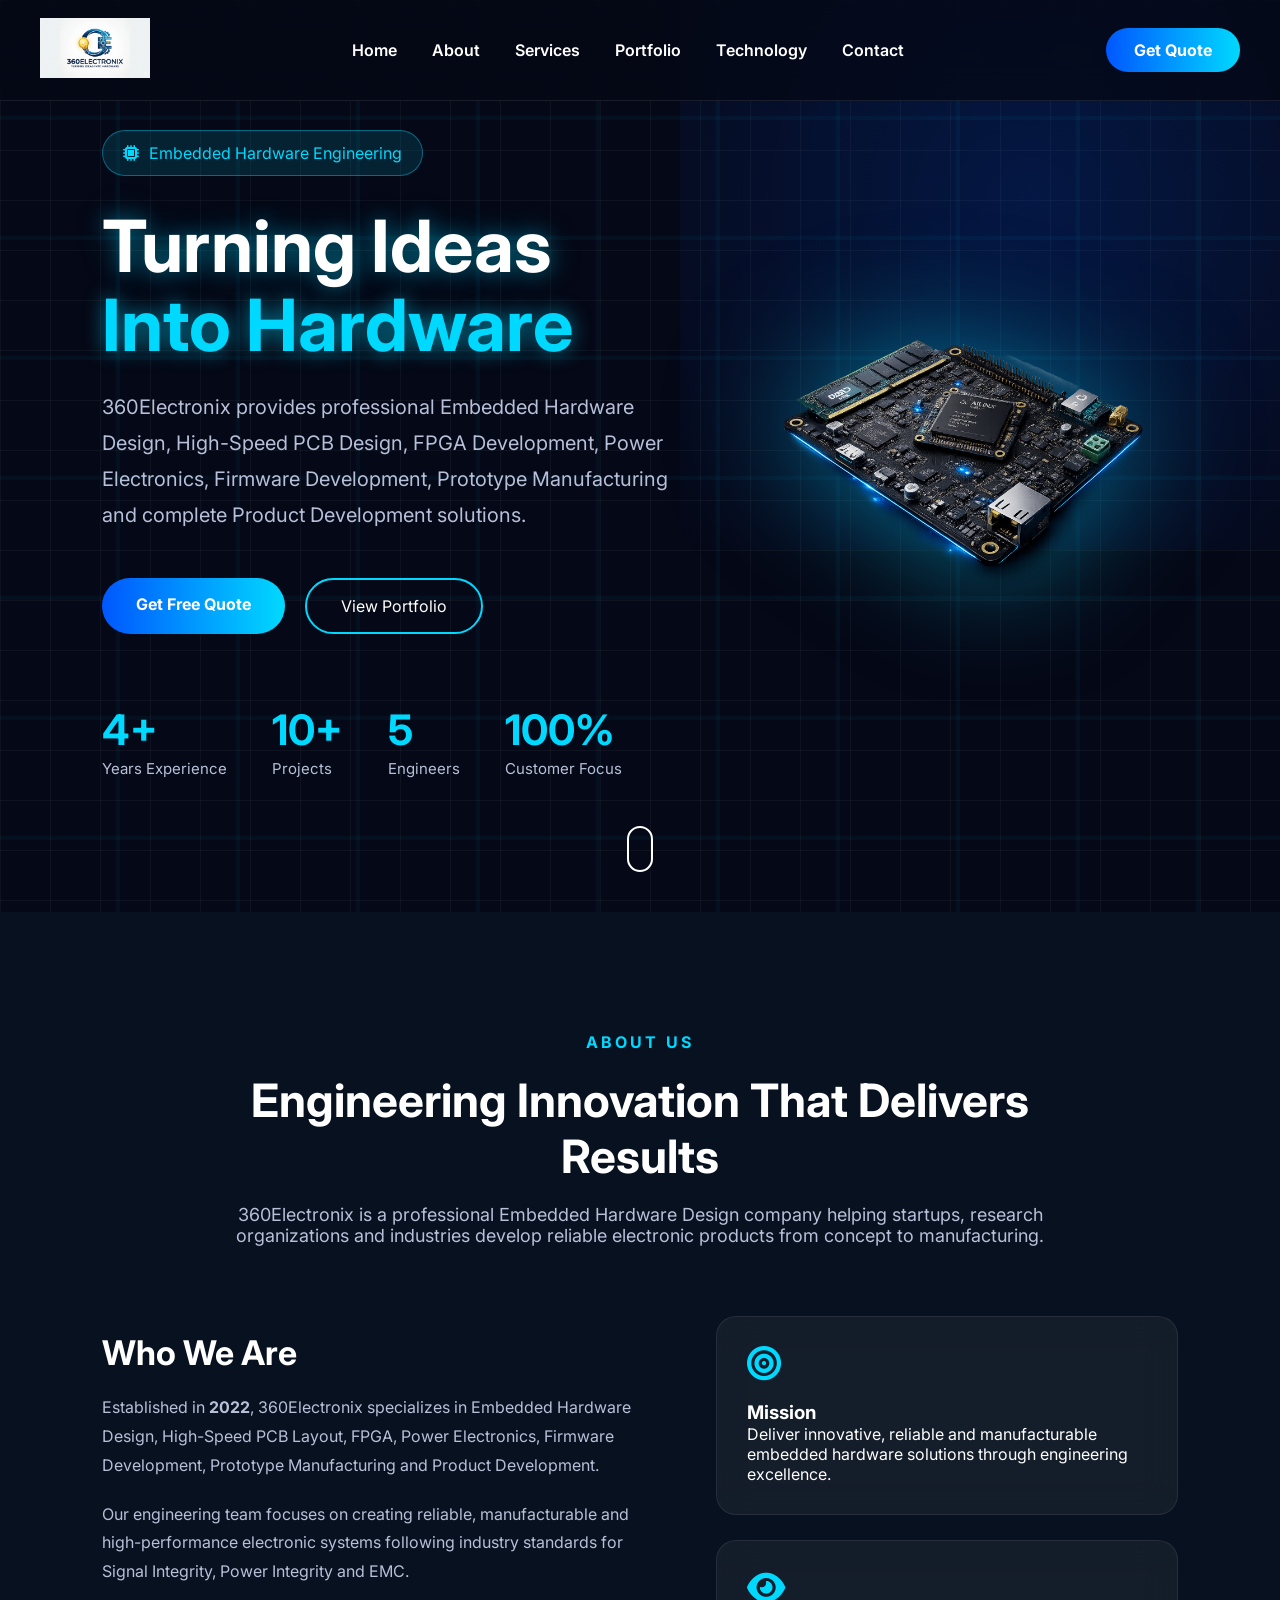
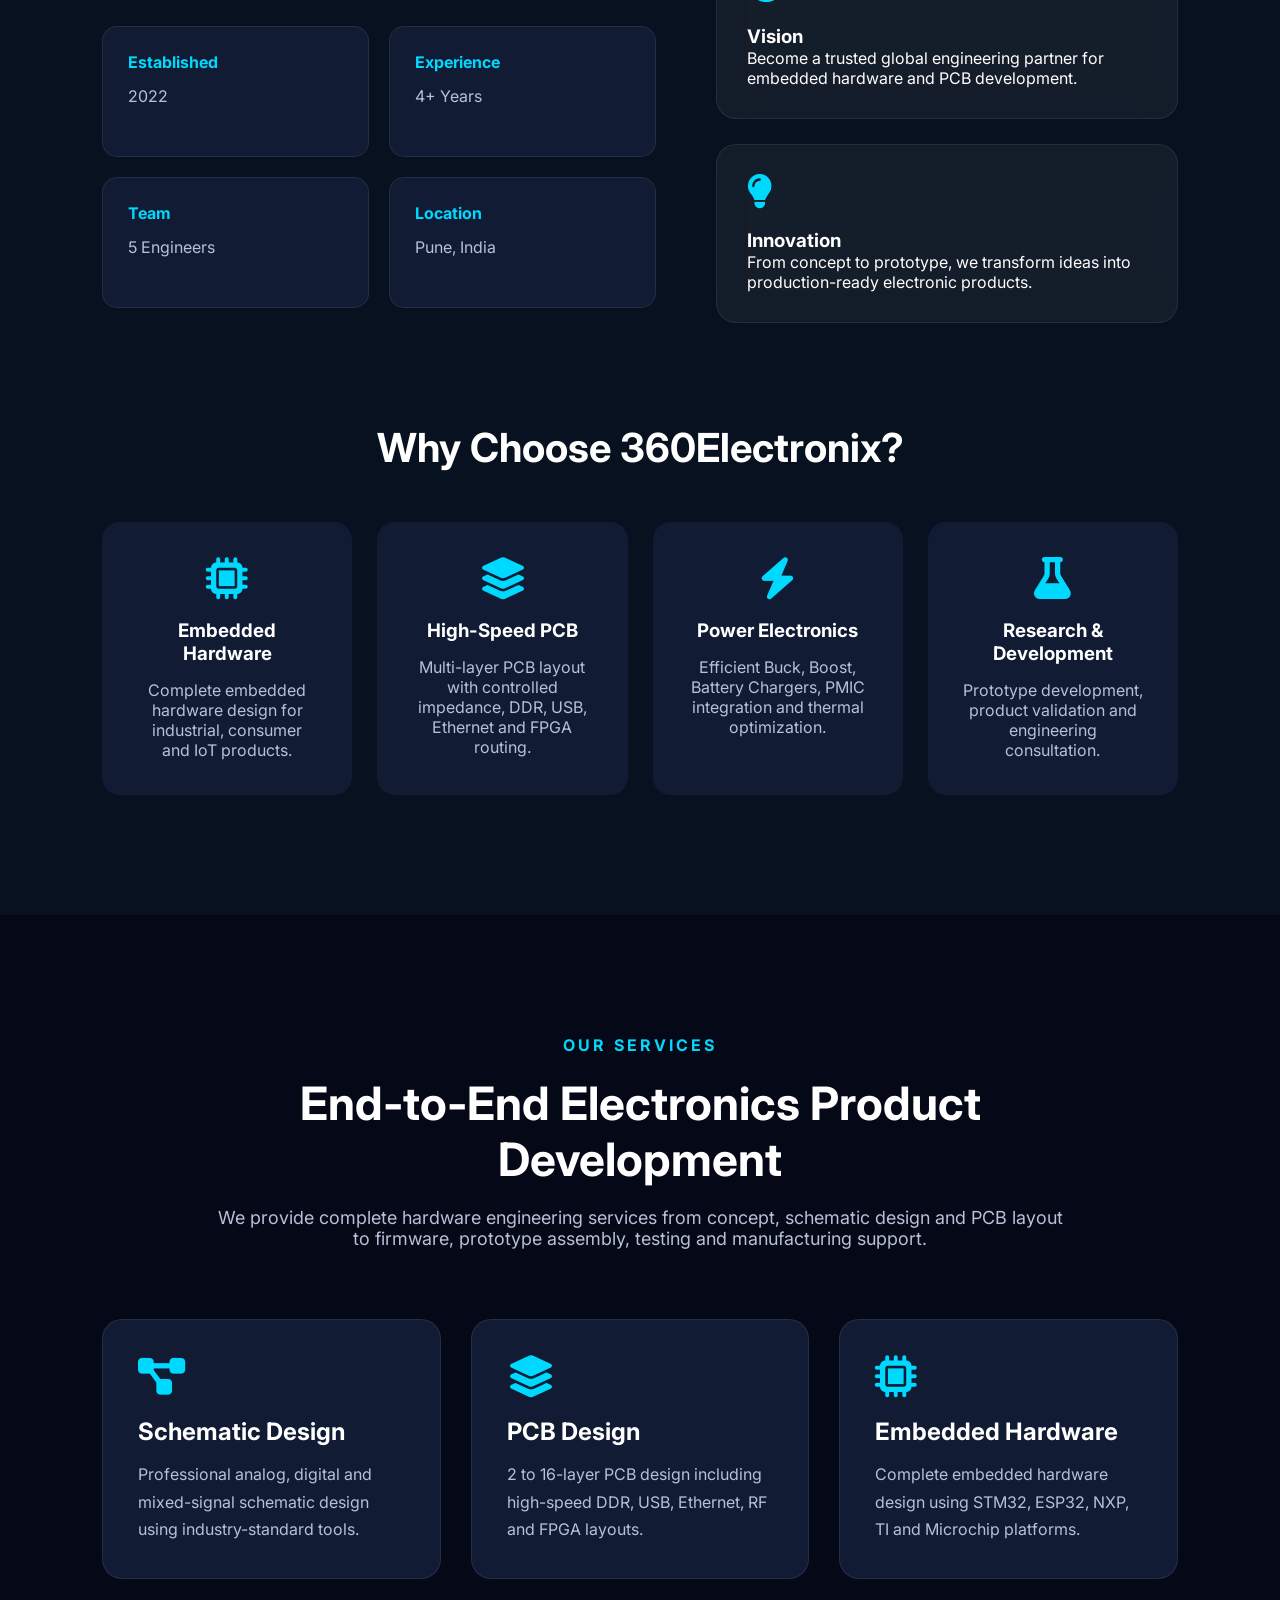
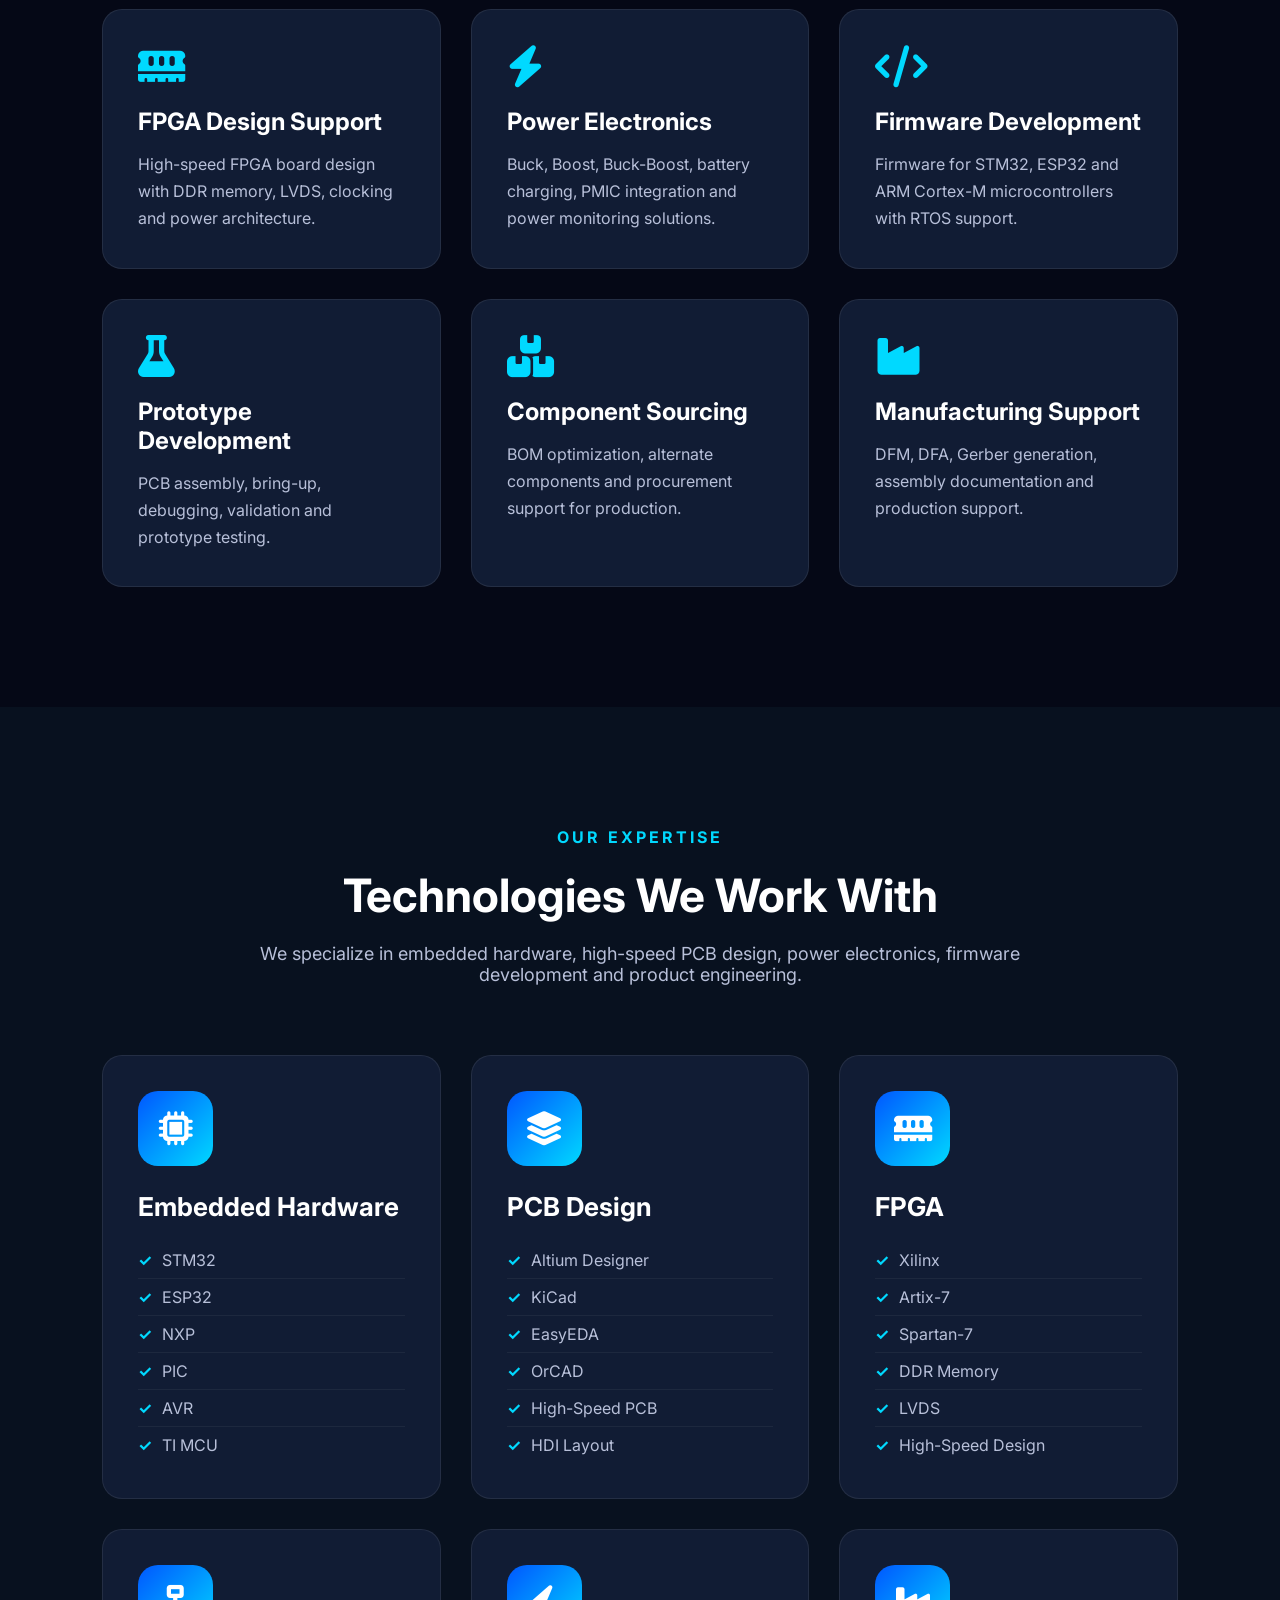
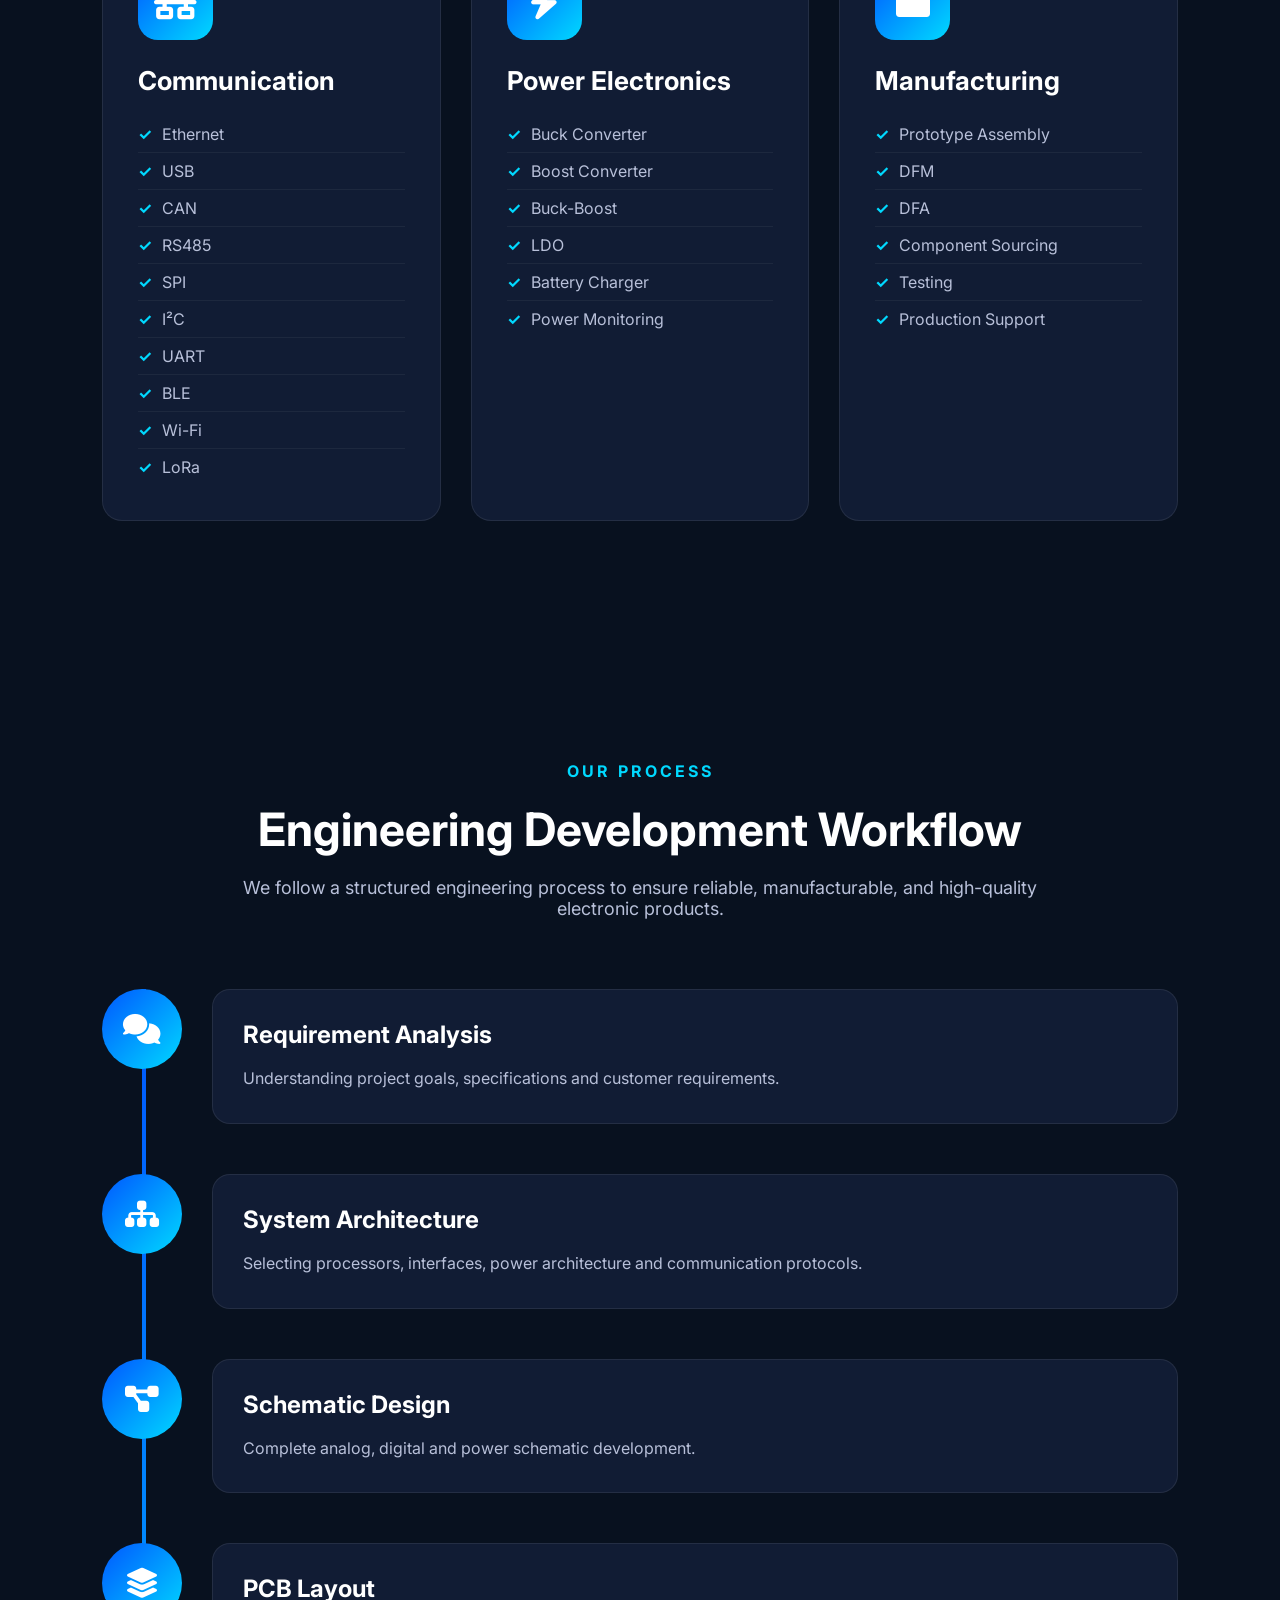
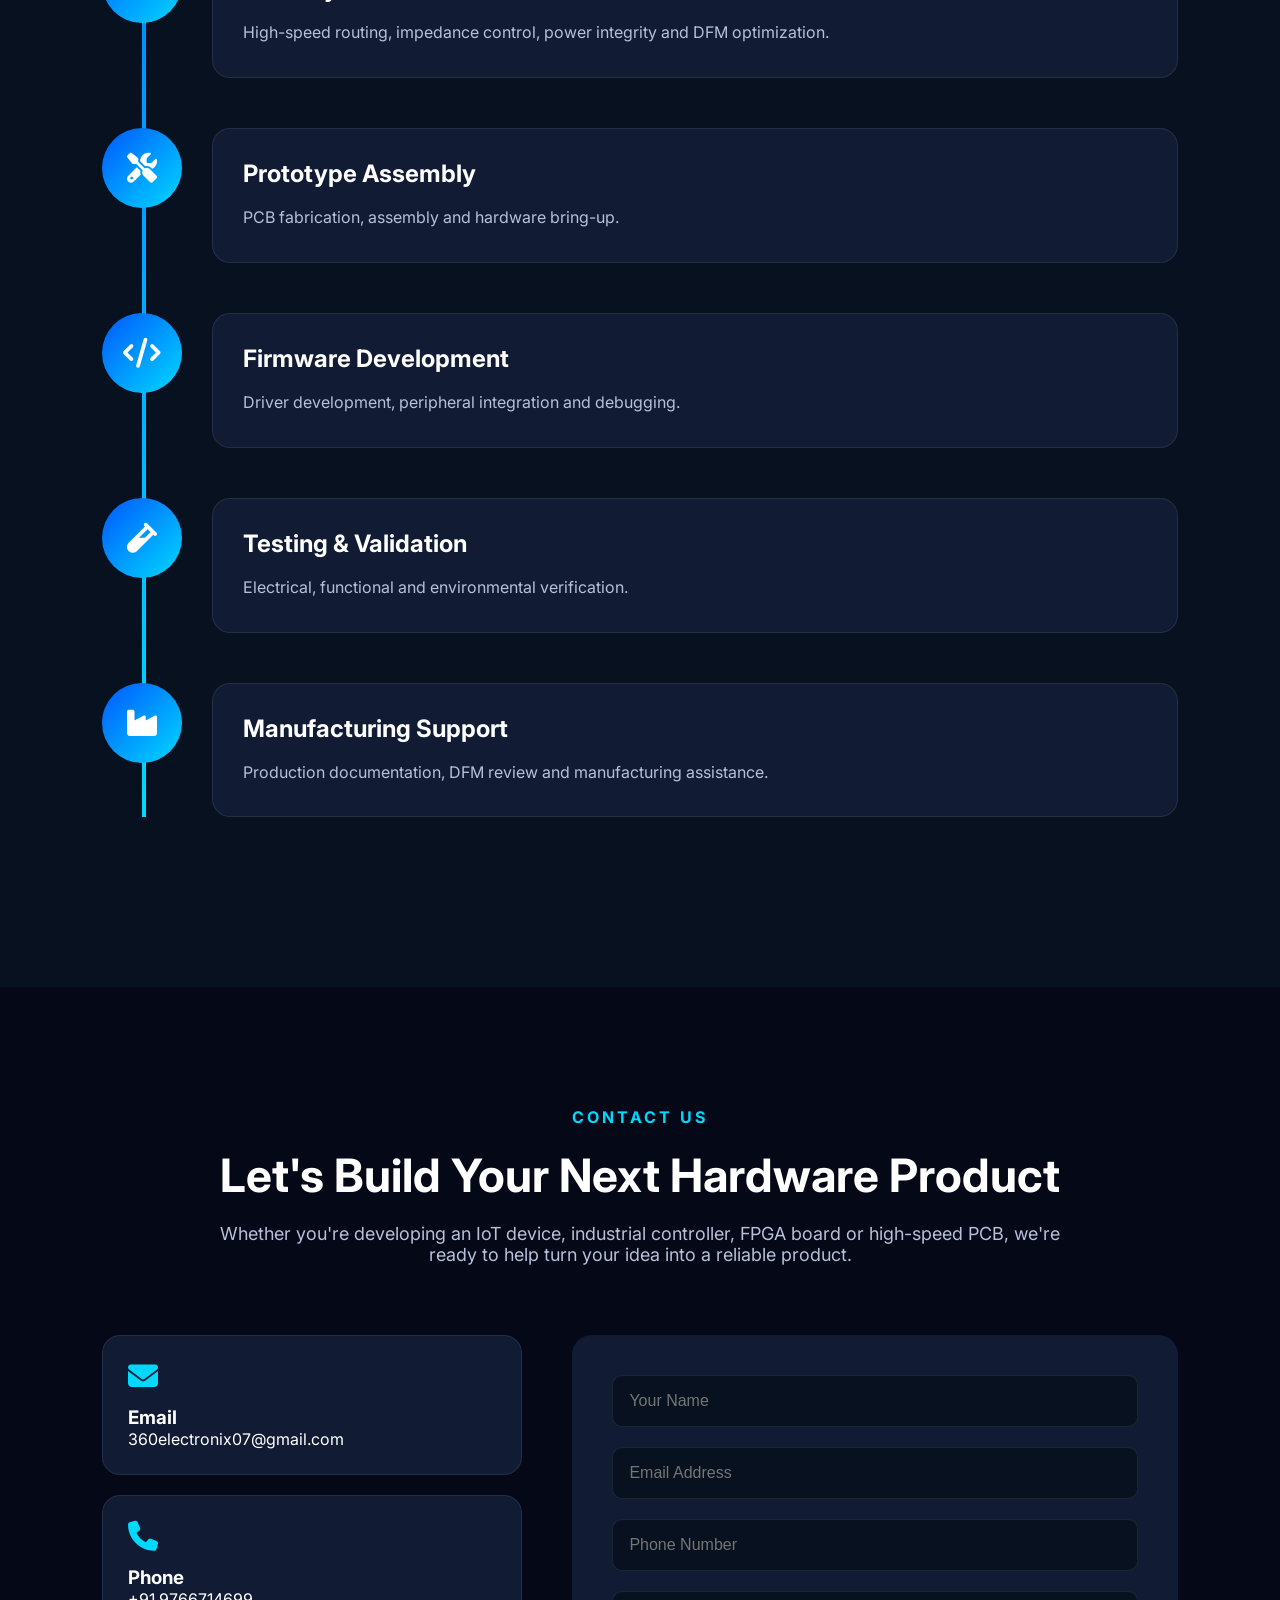
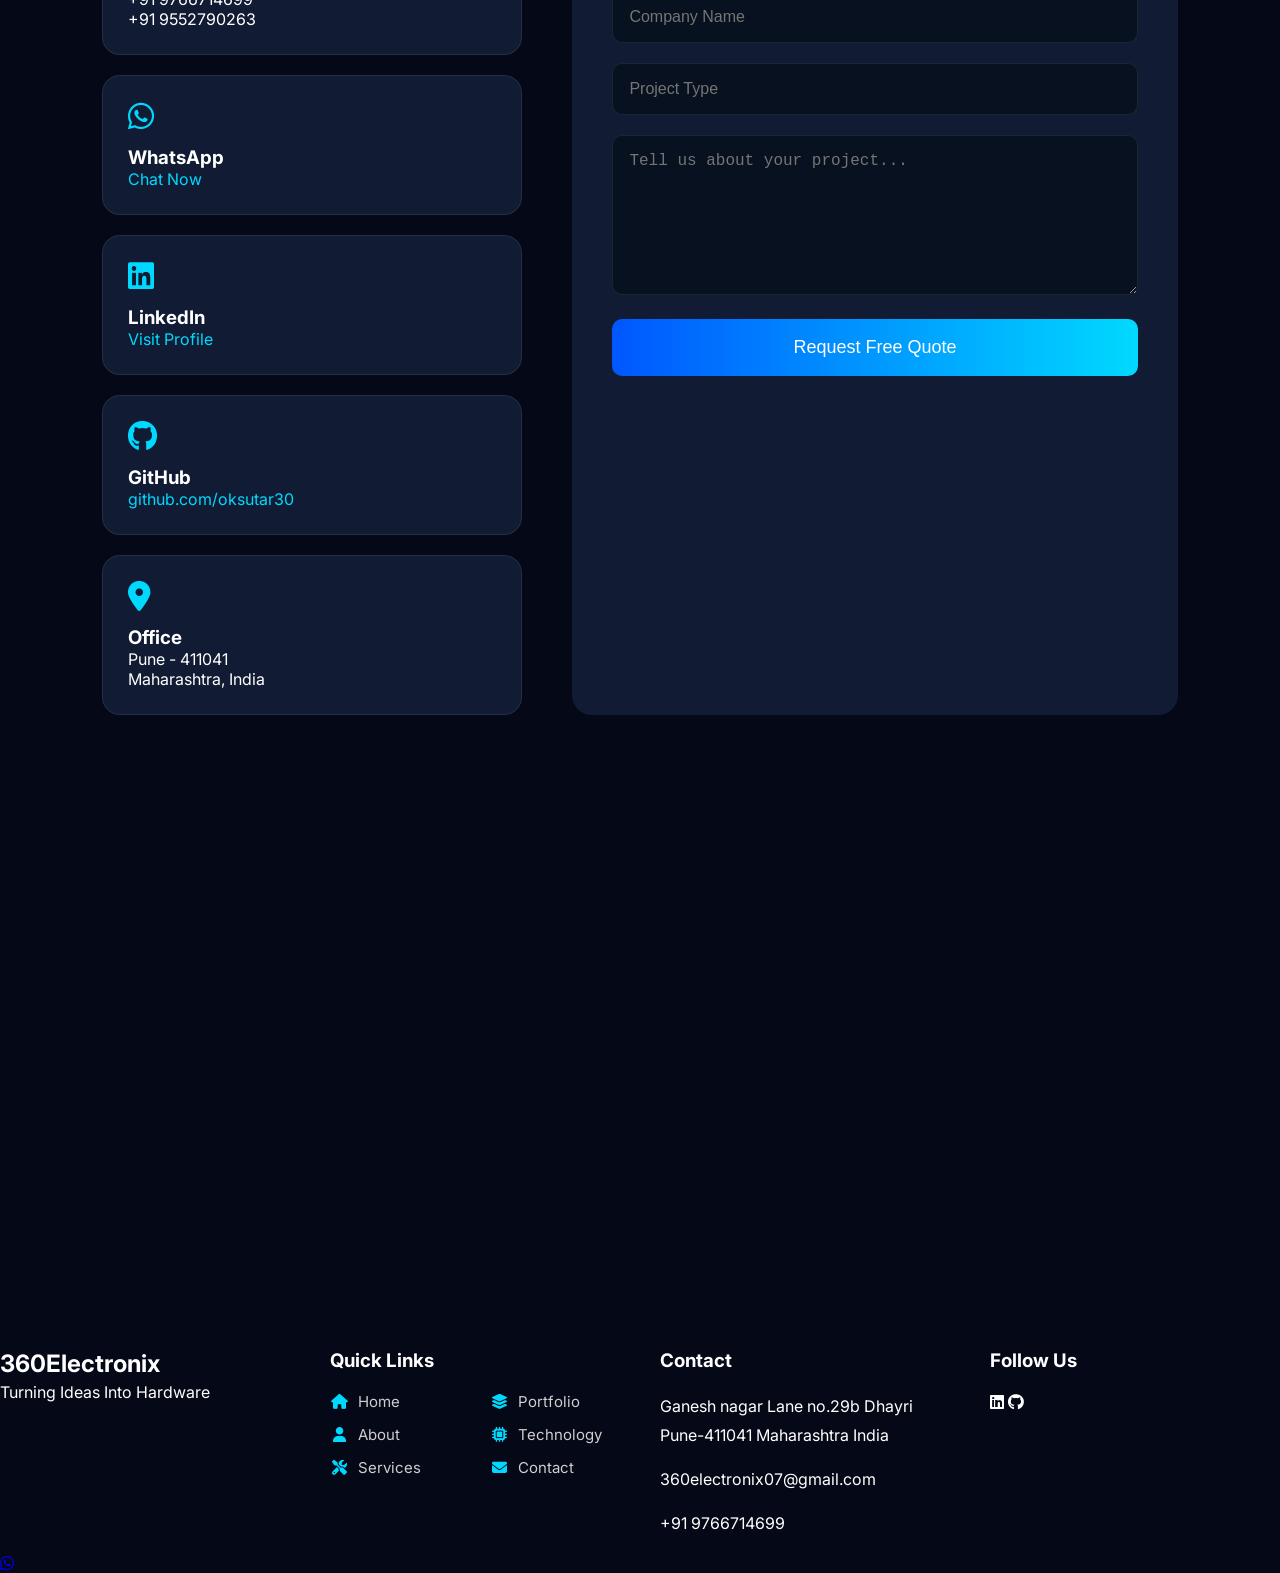
==== index.html @ 49a848b3 "Initial website upload Initial website upload" ====
<!DOCTYPE html>
<html lang="en">

<head>

    <!-- ===========================
         BASIC META TAGS
    ============================ -->

    <meta charset="UTF-8">
    <meta http-equiv="X-UA-Compatible" content="IE=edge">
    <meta name="viewport" content="width=device-width, initial-scale=1.0">

    <title>
        360Electronix | Embedded Hardware Design | PCB Design | FPGA | Product Development
    </title>

    <meta name="description"
        content="360Electronix provides Embedded Hardware Design, High-Speed PCB Design, FPGA, STM32, IoT, Product Development, Prototype Manufacturing and Engineering Services in India.">

    <meta name="keywords"
        content="Embedded Hardware Design, PCB Design Company India, High Speed PCB, STM32, FPGA, Altium Designer, IoT Hardware, Product Development">

    <meta name="author"
        content="360Electronix">

    <meta name="robots"
        content="index,follow">

    <!-- ===========================
         FAVICON
    ============================ -->

    <link rel="icon"
        href="images/hero.png">

    <!-- ===========================
         GOOGLE FONT
    ============================ -->

    <link rel="preconnect"
        href="https://fonts.googleapis.com">

    <link rel="preconnect"
        href="https://fonts.gstatic.com"
        crossorigin>

    <link href="https://fonts.googleapis.com/css2?family=Inter:wght@300;400;500;600;700;800&display=swap"
        rel="stylesheet">

    <!-- ===========================
         FONT AWESOME
    ============================ -->

    <link rel="stylesheet"
        href="https://cdnjs.cloudflare.com/ajax/libs/font-awesome/6.6.0/css/all.min.css">

    <!-- ===========================
         CSS FILES
    ============================ -->

    <link rel="stylesheet"
        href="css/style.css">

    <link rel="stylesheet"
        href="css/animation.css">

    <link rel="stylesheet"
        href="css/responsive.css">
        <title>
360 Electronix | Embedded Hardware & PCB Design Services
</title>

<meta name="description"
content="360 Electronix provides PCB design, embedded hardware development, prototyping, PCB assembly and electronics solutions.">

<meta name="keywords"
content="PCB Design, Embedded Hardware, Altium Designer, STM32, Electronics Design">

</head>

<body>

<!-- ===========================
     LOADING SCREEN
=========================== -->

<div id="loader">

    <h1>360Electronix</h1>

</div>

<!-- ===========================
     HEADER
=========================== -->

<header>

<nav class="navbar">

<div class="logo">

<img src="images/logo.png"
     alt="360Electronix Logo">

</div>

<ul>

<li><a href="#home">Home</a></li>

<li><a href="#about">About</a></li>

<li><a href="#services">Services</a></li>

<li><a href="portfolio.html">Portfolio</a></li>

<li><a href="#technology">Technology</a></li>

<li><a href="#contact">Contact</a></li>

</ul>

<div class="quote-button">

<a href="#contact">

Get Quote

</a>

</div>

</nav>

</header>

<!-- ===========================
     HERO
=========================== -->

<!-- =========================================
 HERO SECTION
========================================== -->

<section id="home" class="hero">

    <!-- Animated Background -->
    <div class="hero-background">

        <div class="grid"></div>

        <div class="gradient"></div>

        <div id="particles"></div>

        <div class="pcb-lines"></div>

    </div>

    <!-- Left Content -->

    <div class="hero-content">

        <span class="badge">

            <i class="fa-solid fa-microchip"></i>

            Embedded Hardware Engineering

        </span>

        <h1>

            Turning Ideas

            <span>Into Hardware</span>

        </h1>

        <p>

            360Electronix provides professional Embedded Hardware Design,
            High-Speed PCB Design, FPGA Development, Power Electronics,
            Firmware Development, Prototype Manufacturing and complete
            Product Development solutions.

        </p>

        <div class="hero-buttons">

            <a href="#contact" class="btn-primary">

                Get Free Quote

            </a>

            <a href="portfolio.html" class="btn-secondary">

    View Portfolio

</a>

        </div>

        <!-- Statistics -->

        <div class="hero-stats">

            <div class="stat">

                <h2>4+</h2>

                <p>Years Experience</p>

            </div>

            <div class="stat">

                <h2>10+</h2>

                <p>Projects</p>

            </div>

            <div class="stat">

                <h2>5</h2>

                <p>Engineers</p>

            </div>

            <div class="stat">

                <h2>100%</h2>

                <p>Customer Focus</p>

            </div>

        </div>

    </div>

    <!-- Right Side -->

    <div class="hero-image">

       <img src="images/hero.png" alt="360Electronix">
    </div>

    <!-- Scroll Down -->

    <div class="scroll-indicator">

        <span></span>

    </div>

</section>

<!-- ===========================
     ABOUT
=========================== -->

<!-- ==========================================
ABOUT SECTION
=========================================== -->

<section id="about" class="about">

    <div class="section-title">

        <span>ABOUT US</span>

        <h2>Engineering Innovation That Delivers Results</h2>

        <p>
            360Electronix is a professional Embedded Hardware Design company
            helping startups, research organizations and industries develop
            reliable electronic products from concept to manufacturing.
        </p>

    </div>

    <div class="about-container">

        <!-- LEFT -->

        <div class="about-left">

            <h3>Who We Are</h3>

            <p>

                Established in <strong>2022</strong>, 360Electronix specializes
                in Embedded Hardware Design, High-Speed PCB Layout, FPGA,
                Power Electronics, Firmware Development, Prototype
                Manufacturing and Product Development.

            </p>

            <p>

                Our engineering team focuses on creating reliable,
                manufacturable and high-performance electronic systems
                following industry standards for Signal Integrity,
                Power Integrity and EMC.

            </p>

            <div class="company-info">

                <div>

                    <h4>Established</h4>

                    <p>2022</p>

                </div>

                <div>

                    <h4>Experience</h4>

                    <p>4+ Years</p>

                </div>

                <div>

                    <h4>Team</h4>

                    <p>5 Engineers</p>

                </div>

                <div>

                    <h4>Location</h4>

                    <p>Pune, India</p>

                </div>

            </div>

        </div>

        <!-- RIGHT -->

        <div class="about-right">

            <div class="glass-card">

                <i class="fa-solid fa-bullseye"></i>

                <h3>Mission</h3>

                <p>

                    Deliver innovative, reliable and manufacturable embedded
                    hardware solutions through engineering excellence.

                </p>

            </div>

            <div class="glass-card">

                <i class="fa-solid fa-eye"></i>

                <h3>Vision</h3>

                <p>

                    Become a trusted global engineering partner for
                    embedded hardware and PCB development.

                </p>

            </div>

            <div class="glass-card">

                <i class="fa-solid fa-lightbulb"></i>

                <h3>Innovation</h3>

                <p>

                    From concept to prototype, we transform ideas into
                    production-ready electronic products.

                </p>

            </div>

        </div>

    </div>

    <!-- WHY CHOOSE US -->

    <div class="why-us">

        <h2>Why Choose 360Electronix?</h2>

        <div class="why-grid">

            <div class="why-card">

                <i class="fa-solid fa-microchip"></i>

                <h3>Embedded Hardware</h3>

                <p>

                    Complete embedded hardware design for industrial,
                    consumer and IoT products.

                </p>

            </div>

            <div class="why-card">

                <i class="fa-solid fa-layer-group"></i>

                <h3>High-Speed PCB</h3>

                <p>

                    Multi-layer PCB layout with controlled impedance,
                    DDR, USB, Ethernet and FPGA routing.

                </p>

            </div>

            <div class="why-card">

                <i class="fa-solid fa-bolt"></i>

                <h3>Power Electronics</h3>

                <p>

                    Efficient Buck, Boost, Battery Chargers,
                    PMIC integration and thermal optimization.

                </p>

            </div>

            <div class="why-card">

                <i class="fa-solid fa-flask"></i>

                <h3>Research & Development</h3>

                <p>

                    Prototype development, product validation and
                    engineering consultation.

                </p>

            </div>

        </div>

    </div>

</section>

<!-- ===========================
     SERVICES
=========================== -->

<!-- ==========================================
SERVICES SECTION
========================================== -->

<section id="services" class="services">

    <div class="section-title">

        <span>OUR SERVICES</span>

        <h2>End-to-End Electronics Product Development</h2>

        <p>
            We provide complete hardware engineering services from concept,
            schematic design and PCB layout to firmware, prototype assembly,
            testing and manufacturing support.
        </p>

    </div>

    <div class="services-grid">

        <div class="service-card">
            <i class="fa-solid fa-diagram-project"></i>
            <h3>Schematic Design</h3>
            <p>Professional analog, digital and mixed-signal schematic design using industry-standard tools.</p>
        </div>

        <div class="service-card">
            <i class="fa-solid fa-layer-group"></i>
            <h3>PCB Design</h3>
            <p>2 to 16-layer PCB design including high-speed DDR, USB, Ethernet, RF and FPGA layouts.</p>
        </div>

        <div class="service-card">
            <i class="fa-solid fa-microchip"></i>
            <h3>Embedded Hardware</h3>
            <p>Complete embedded hardware design using STM32, ESP32, NXP, TI and Microchip platforms.</p>
        </div>

        <div class="service-card">
            <i class="fa-solid fa-memory"></i>
            <h3>FPGA Design Support</h3>
            <p>High-speed FPGA board design with DDR memory, LVDS, clocking and power architecture.</p>
        </div>

        <div class="service-card">
            <i class="fa-solid fa-bolt"></i>
            <h3>Power Electronics</h3>
            <p>Buck, Boost, Buck-Boost, battery charging, PMIC integration and power monitoring solutions.</p>
        </div>

        <div class="service-card">
            <i class="fa-solid fa-code"></i>
            <h3>Firmware Development</h3>
            <p>Firmware for STM32, ESP32 and ARM Cortex-M microcontrollers with RTOS support.</p>
        </div>

        <div class="service-card">
            <i class="fa-solid fa-flask"></i>
            <h3>Prototype Development</h3>
            <p>PCB assembly, bring-up, debugging, validation and prototype testing.</p>
        </div>

        <div class="service-card">
            <i class="fa-solid fa-boxes-stacked"></i>
            <h3>Component Sourcing</h3>
            <p>BOM optimization, alternate components and procurement support for production.</p>
        </div>

        <div class="service-card">
            <i class="fa-solid fa-industry"></i>
            <h3>Manufacturing Support</h3>
            <p>DFM, DFA, Gerber generation, assembly documentation and production support.</p>
        </div>

    </div>

</section><section id="services">

<!-- Services -->

</section>

<!-- ===========================
     PORTFOLIO
=========================== -->

<!-- ==========================================
PORTFOLIO SECTION
=========================================== -->




<!-- ==========================================
TECHNOLOGIES SECTION
========================================== -->

<section id="technology" class="technology">

    <div class="section-title">

        <span>OUR EXPERTISE</span>

        <h2>Technologies We Work With</h2>

        <p>

            We specialize in embedded hardware, high-speed PCB design,
            power electronics, firmware development and product engineering.

        </p>

    </div>

    <!-- Technology Categories -->

    <div class="tech-container">

        <!-- Embedded -->

        <div class="tech-card">

            <div class="tech-icon">

                <i class="fa-solid fa-microchip"></i>

            </div>

            <h3>Embedded Hardware</h3>

            <ul>

                <li>STM32</li>

                <li>ESP32</li>

                <li>NXP</li>

                <li>PIC</li>

                <li>AVR</li>

                <li>TI MCU</li>

            </ul>

        </div>

        <!-- PCB -->

        <div class="tech-card">

            <div class="tech-icon">

                <i class="fa-solid fa-layer-group"></i>

            </div>

            <h3>PCB Design</h3>

            <ul>

                <li>Altium Designer</li>

                <li>KiCad</li>

                <li>EasyEDA</li>

                <li>OrCAD</li>

                <li>High-Speed PCB</li>

                <li>HDI Layout</li>

            </ul>

        </div>

        <!-- FPGA -->

        <div class="tech-card">

            <div class="tech-icon">

                <i class="fa-solid fa-memory"></i>

            </div>

            <h3>FPGA</h3>

            <ul>

                <li>Xilinx</li>

                <li>Artix-7</li>

                <li>Spartan-7</li>

                <li>DDR Memory</li>

                <li>LVDS</li>

                <li>High-Speed Design</li>

            </ul>

        </div>

        <!-- Communication -->

        <div class="tech-card">

            <div class="tech-icon">

                <i class="fa-solid fa-network-wired"></i>

            </div>

            <h3>Communication</h3>

            <ul>

                <li>Ethernet</li>

                <li>USB</li>

                <li>CAN</li>

                <li>RS485</li>

                <li>SPI</li>

                <li>I²C</li>

                <li>UART</li>

                <li>BLE</li>

                <li>Wi-Fi</li>

                <li>LoRa</li>

            </ul>

        </div>

        <!-- Power -->

        <div class="tech-card">

            <div class="tech-icon">

                <i class="fa-solid fa-bolt"></i>

            </div>

            <h3>Power Electronics</h3>

            <ul>

                <li>Buck Converter</li>

                <li>Boost Converter</li>

                <li>Buck-Boost</li>

                <li>LDO</li>

                <li>Battery Charger</li>

                <li>Power Monitoring</li>

            </ul>

        </div>

        <!-- Manufacturing -->

        <div class="tech-card">

            <div class="tech-icon">

                <i class="fa-solid fa-industry"></i>

            </div>

            <h3>Manufacturing</h3>

            <ul>

                <li>Prototype Assembly</li>

                <li>DFM</li>

                <li>DFA</li>

                <li>Component Sourcing</li>

                <li>Testing</li>

                <li>Production Support</li>

            </ul>

        </div>

    </div>

</section>

<!-- ===========================
     INDUSTRIES
=========================== -->

<section id="industry">

<!-- Industry -->

</section>

<!-- ===========================
     PROCESS
=========================== -->

<!-- ==========================================
ENGINEERING PROCESS
========================================== -->

<section id="process" class="process">

    <div class="section-title">

        <span>OUR PROCESS</span>

        <h2>Engineering Development Workflow</h2>

        <p>
            We follow a structured engineering process to ensure reliable,
            manufacturable, and high-quality electronic products.
        </p>

    </div>

    <div class="timeline">

        <div class="timeline-item">
            <div class="timeline-icon">
                <i class="fa-solid fa-comments"></i>
            </div>
            <div class="timeline-content">
                <h3>Requirement Analysis</h3>
                <p>Understanding project goals, specifications and customer requirements.</p>
            </div>
        </div>

        <div class="timeline-item">
            <div class="timeline-icon">
                <i class="fa-solid fa-sitemap"></i>
            </div>
            <div class="timeline-content">
                <h3>System Architecture</h3>
                <p>Selecting processors, interfaces, power architecture and communication protocols.</p>
            </div>
        </div>

        <div class="timeline-item">
            <div class="timeline-icon">
                <i class="fa-solid fa-diagram-project"></i>
            </div>
            <div class="timeline-content">
                <h3>Schematic Design</h3>
                <p>Complete analog, digital and power schematic development.</p>
            </div>
        </div>

        <div class="timeline-item">
            <div class="timeline-icon">
                <i class="fa-solid fa-layer-group"></i>
            </div>
            <div class="timeline-content">
                <h3>PCB Layout</h3>
                <p>High-speed routing, impedance control, power integrity and DFM optimization.</p>
            </div>
        </div>

        <div class="timeline-item">
            <div class="timeline-icon">
                <i class="fa-solid fa-screwdriver-wrench"></i>
            </div>
            <div class="timeline-content">
                <h3>Prototype Assembly</h3>
                <p>PCB fabrication, assembly and hardware bring-up.</p>
            </div>
        </div>

        <div class="timeline-item">
            <div class="timeline-icon">
                <i class="fa-solid fa-code"></i>
            </div>
            <div class="timeline-content">
                <h3>Firmware Development</h3>
                <p>Driver development, peripheral integration and debugging.</p>
            </div>
        </div>

        <div class="timeline-item">
            <div class="timeline-icon">
                <i class="fa-solid fa-vial"></i>
            </div>
            <div class="timeline-content">
                <h3>Testing & Validation</h3>
                <p>Electrical, functional and environmental verification.</p>
            </div>
        </div>

        <div class="timeline-item">
            <div class="timeline-icon">
                <i class="fa-solid fa-industry"></i>
            </div>
            <div class="timeline-content">
                <h3>Manufacturing Support</h3>
                <p>Production documentation, DFM review and manufacturing assistance.</p>
            </div>
        </div>

    </div>

</section>

<!-- ===========================
     BLOG
=========================== -->

<section id="blog">

<!-- Blog -->

</section>

<!-- ===========================
     CONTACT
=========================== -->

<!-- ==========================================
CONTACT SECTION
========================================== -->

<section id="contact" class="contact">

    <div class="section-title">

        <span>CONTACT US</span>

        <h2>Let's Build Your Next Hardware Product</h2>

        <p>

            Whether you're developing an IoT device, industrial controller,
            FPGA board or high-speed PCB, we're ready to help turn your idea
            into a reliable product.

        </p>

    </div>

    <div class="contact-wrapper">

        <!-- LEFT SIDE -->

        <div class="contact-info">

            <div class="contact-card">

                <i class="fa-solid fa-envelope"></i>

                <h3>Email</h3>

                <p>360electronix07@gmail.com</p>

            </div>

            <div class="contact-card">

                <i class="fa-solid fa-phone"></i>

                <h3>Phone</h3>

                <p>+91 9766714699</p>

                <p>+91 9552790263</p>

            </div>

            <div class="contact-card">

                <i class="fa-brands fa-whatsapp"></i>

                <h3>WhatsApp</h3>

                <a href="https://wa.me/919766714699" target="_blank">

                    Chat Now

                </a>

            </div>

            <div class="contact-card">

                <i class="fa-brands fa-linkedin"></i>

                <h3>LinkedIn</h3>

                <a href="https://www.linkedin.com/posts/360electronix_electronics-hardwaredesign-pcb-activity-7467618473385340929-f9WO?utm_source=share&utm_medium=member_desktop&rcm=ACoAADVyYyIBb1x6lpWyfuo1cF6vQ-flj2_21WI"
                   target="_blank">

                    Visit Profile

                </a>

            </div>

            <div class="contact-card">

                <i class="fa-brands fa-github"></i>

                <h3>GitHub</h3>

                <a href="https://github.com/oksutar30"
                   target="_blank">

                    github.com/oksutar30

                </a>

            </div>

            <div class="contact-card">

                <i class="fa-solid fa-location-dot"></i>

                <h3>Office</h3>

                <p>

                    Pune - 411041<br>

                    Maharashtra, India

                </p>

            </div>

        </div>

        <!-- RIGHT SIDE -->

        <div class="contact-form">

         <form id="quoteForm">

    <input type="text" name="name" placeholder="Your Name" required>

    <input type="email" name="email" placeholder="Email Address" required>

    <input type="tel" name="phone" placeholder="Phone Number">

    <input type="text" name="company" placeholder="Company Name">

    <input type="text" name="service" placeholder="Project Type">

    <textarea
        name="message"
        rows="7"
        placeholder="Tell us about your project..."
        required></textarea>

    <button type="submit">

        Request Free Quote

    </button>

</form>

        </div>

    </div>

    <!-- GOOGLE MAP -->

    <div class="map-container">

        <iframe

src="https://www.google.com/maps/embed?pb=!1m18!1m12!1m3!1d197.42966153496036!2d73.81367478261917!3d18.450298731155115!2m3!1f0!2f0!3f0!3m2!1i1024!2i768!4f13.1!3m3!1m2!1s0x3bc295b1bd1aaf8f%3A0x3071c8711771cd1!2sSaumya%20Heights%2C%20Lane%20no%2029B%20Ganesh%20Nagar%2C%20Gopal%20Society%2C%20Sterling%20Nisarga%20II%2C%20Dhayari%2C%20Pune%2C%20Maharashtra%20411041!5e1!3m2!1sen!2sin!4v1784004417977!5m2!1sen!2sin" width="600" height="450" style="border:0;" allowfullscreen="" loading="lazy" referrerpolicy="strict-origin-when-cross-origin">


</iframe>

    </div>

</section>

<!-- ===========================
     FOOTER
=========================== -->

<footer>

<div class="footer-container">

<div>

<h2>360Electronix</h2>

<p>

Turning Ideas Into Hardware

</p>

</div>

<div>

    <h3>Quick Links</h3>

    <ul class="footer-links">

        <li>
            <a href="#home">
                <i class="fa-solid fa-house"></i>
                Home
            </a>
        </li>

        <li>
          <a href="portfolio.html">
    <i class="fa-solid fa-layer-group"></i>
    Portfolio
</a>
        </li>

        <li>
            <a href="#about">
                <i class="fa-solid fa-user"></i>
                About
            </a>
        </li>

        <li>
            <a href="#technology">
                <i class="fa-solid fa-microchip"></i>
                Technology
            </a>
        </li>

        <li>
            <a href="#services">
                <i class="fa-solid fa-screwdriver-wrench"></i>
                Services
            </a>
        </li>

        <li>
            <a href="#contact">
                <i class="fa-solid fa-envelope"></i>
                Contact
            </a>
        </li>

    </ul>

</div>
<div>

<h3>Contact</h3>

<p>
Ganesh nagar
Lane no.29b
Dhayri
Pune-411041

Maharashtra

India

</p>

<p>

360electronix07@gmail.com

</p>

<p>

+91 9766714699

</p>

</div>

<div>

<h3>Follow Us</h3>

<i class="fab fa-linkedin"></i>

<i class="fab fa-github"></i>

</div>

</div>

</footer>

<!-- ===========================
     FLOATING BUTTONS
=========================== -->

<a id="whatsapp"

href="https://wa.me/919766714699"

target="_blank">

<i class="fab fa-whatsapp"></i>

</a>

<a id="top">

<i class="fa-solid fa-arrow-up"></i>

</a>


<!-- ==========================
     PORTFOLIO LIGHTBOX
========================== -->

<div id="lightbox">

    <span id="close-lightbox">&times;</span>

    <img id="lightbox-img" src="" alt="Portfolio Image">

</div>

<script src="https://cdn.jsdelivr.net/npm/@emailjs/browser@4/dist/email.min.js"></script>

<script src="js/script.js"></script>

<script src="js/animation.js"></script>

<script src="js/particles.js"></script>

<script src="js/email.js"></script>

</body>
</html>
---- css/style.css ----
/*=====================================================
360Electronix
Main Style Sheet
=====================================================*/

*{
    margin:0;
    padding:0;
    box-sizing:border-box;
}

html{
    scroll-behavior:smooth;
}

body{

    font-family:'Inter',sans-serif;

    background:#050816;

    color:#ffffff;

    overflow-x:hidden;

}

/*====================================
COLORS
====================================*/

:root{

    --primary:#0057FF;

    --secondary:#00D9FF;

    --accent:#FFC107;

    --dark:#050816;

    --surface:#0D1529;

    --card:#111C34;

    --white:#FFFFFF;

    --gray:#B8C0D9;

}

/*====================================
SCROLLBAR
====================================*/

::-webkit-scrollbar{

    width:10px;

}

::-webkit-scrollbar-track{

    background:#091221;

}

::-webkit-scrollbar-thumb{

    background:var(--primary);

    border-radius:20px;

}

/*====================================
HEADER
====================================*/

header{

    position:fixed;

    width:100%;

    top:0;

    left:0;

    z-index:1000;

    backdrop-filter:blur(20px);

    background:rgba(5,8,22,.75);

    border-bottom:1px solid rgba(255,255,255,.08);

}

.navbar{

    max-width:1400px;

    margin:auto;

    display:flex;

    justify-content:space-between;

    align-items:center;

    padding:18px 40px;

}

.logo img{

    height:60px;

}

.navbar ul{

    display:flex;

    list-style:none;

    gap:35px;

}

.navbar a{

    color:white;

    text-decoration:none;

    font-weight:600;

    transition:.3s;

}

.navbar a:hover{

    color:var(--secondary);

}

.quote-button a{

    padding:12px 28px;

    background:linear-gradient(90deg,var(--primary),var(--secondary));

    border-radius:30px;

    color:white;

    text-decoration:none;

    font-weight:700;

}

/*====================================
HERO
====================================*/

.hero{

    position:relative;

    min-height:100vh;

    display:flex;

    justify-content:space-between;

    align-items:center;

    padding:130px 8%;

}

.hero-content{

    width:55%;

    position:relative;

    z-index:10;

}

.badge{

    display:inline-flex;

    align-items:center;

    gap:10px;

    background:rgba(0,217,255,.12);

    border:1px solid rgba(0,217,255,.4);

    color:#00D9FF;

    padding:12px 20px;

    border-radius:30px;

    margin-bottom:30px;

}

.hero h1{

    font-size:72px;

    line-height:1.1;

    margin-bottom:25px;

}

.hero h1 span{

    color:var(--secondary);

    text-shadow:0 0 20px rgba(0,217,255,.6);

}

.hero p{

    color:var(--gray);

    font-size:20px;

    line-height:1.8;

    max-width:700px;

}

/*====================================
BUTTONS
====================================*/

.hero-buttons{

    display:flex;

    gap:20px;

    margin-top:45px;

}

.btn-primary{

    padding:16px 34px;

    border-radius:35px;

    text-decoration:none;

    color:white;

    background:linear-gradient(90deg,#0057FF,#00D9FF);

    font-weight:700;

    transition:.3s;

}

.btn-primary:hover{

    transform:translateY(-5px);

    box-shadow:0 15px 40px rgba(0,217,255,.35);

}

.btn-secondary{

    padding:16px 34px;

    border-radius:35px;

    text-decoration:none;

    color:white;

    border:2px solid #00D9FF;

}

.btn-secondary:hover{

    background:#00D9FF;

    color:#000;

}

/*====================================
STATS
====================================*/

.hero-stats{

    display:flex;

    gap:45px;

    margin-top:70px;

}

.stat h2{

    font-size:42px;

    color:#00D9FF;

}

.stat p{

    font-size:15px;

    color:#B8C0D9;

}

/*====================================
LOGO SIDE
====================================*/

.hero-image{

    width:40%;

    position:relative;

    display:flex;

    justify-content:center;

    align-items:center;

}

.hero-image img{

    width:650px;

    max-width:100%;

    height:auto;

    animation:float 5s ease-in-out infinite;

    filter:drop-shadow(0 0 60px rgba(0,217,255,.5));

}

.circle{

    position:absolute;

    border-radius:50%;

    border:1px solid rgba(0,217,255,.2);

}

.one{

    width:500px;

    height:500px;

}

.two{

    width:400px;

    height:400px;

}

.three{

    width:300px;

    height:300px;

}

/*====================================
BACKGROUND
====================================*/

.hero-background{

    position:absolute;

    inset:0;

    overflow:hidden;

}

.grid{

    position:absolute;

    inset:0;

    background-image:
    linear-gradient(rgba(255,255,255,.04) 1px,transparent 1px),
    linear-gradient(90deg,rgba(255,255,255,.04) 1px,transparent 1px);

    background-size:50px 50px;

}

.gradient{

    position:absolute;

    width:700px;

    height:700px;

    background:radial-gradient(#0057FF33,transparent);

    top:-150px;

    right:-100px;

}

/*====================================
SCROLL
====================================*/

.scroll-indicator{

    position:absolute;

    bottom:40px;

    left:50%;

    transform:translateX(-50%);

}

.scroll-indicator span{

    width:26px;

    height:46px;

    border:2px solid white;

    display:block;

    border-radius:30px;

}

/*====================================
ANIMATION
====================================*/

@keyframes float{

0%{

transform:translateY(0px);

}

50%{

transform:translateY(-18px);

}

100%{

transform:translateY(0px);

}

}
/*====================================================
ABOUT SECTION
====================================================*/

.about{

    padding:120px 8%;

    background:#08111f;

}

.section-title{

    text-align:center;

    max-width:850px;

    margin:auto;

    margin-bottom:70px;

}

.section-title span{

    color:#00D9FF;

    font-weight:700;

    letter-spacing:3px;

}

.section-title h2{

    font-size:46px;

    margin:20px 0;

}

.section-title p{

    color:#B8C0D9;

    font-size:18px;

}

.about-container{

    display:grid;

    grid-template-columns:1.2fr 1fr;

    gap:60px;

    align-items:center;

}

.about-left h3{

    font-size:34px;

    margin-bottom:20px;

}

.about-left p{

    color:#B8C0D9;

    margin-bottom:20px;

    line-height:1.8;

}

.company-info{

    display:grid;

    grid-template-columns:repeat(2,1fr);

    gap:20px;

    margin-top:40px;

}

.company-info div{

    background:#111C34;

    padding:25px;

    border-radius:15px;

    border:1px solid rgba(255,255,255,.08);

}

.company-info h4{

    color:#00D9FF;

    margin-bottom:10px;

}

.about-right{

    display:flex;

    flex-direction:column;

    gap:25px;

}

.glass-card{

    background:rgba(255,255,255,.05);

    backdrop-filter:blur(18px);

    padding:30px;

    border-radius:20px;

    border:1px solid rgba(255,255,255,.08);

    transition:.35s;

}

.glass-card:hover{

    transform:translateY(-8px);

    border-color:#00D9FF;

    box-shadow:0 20px 40px rgba(0,217,255,.15);

}

.glass-card i{

    font-size:34px;

    color:#00D9FF;

    margin-bottom:20px;

}

.why-us{

    margin-top:100px;

}

.why-us h2{

    text-align:center;

    font-size:40px;

    margin-bottom:50px;

}

.why-grid{

    display:grid;

    grid-template-columns:repeat(auto-fit,minmax(250px,1fr));

    gap:25px;

}

.why-card{

    background:#111C34;

    padding:35px;

    border-radius:18px;

    text-align:center;

    transition:.35s;

}

.why-card:hover{

    transform:translateY(-10px);

    border:1px solid #00D9FF;

    box-shadow:0 20px 50px rgba(0,217,255,.18);

}

.why-card i{

    font-size:42px;

    color:#00D9FF;

    margin-bottom:20px;

}

.why-card h3{

    margin-bottom:15px;

}

.why-card p{

    color:#B8C0D9;

}
/*====================================================
PORTFOLIO
====================================================*/

.portfolio{

    padding:120px 8%;

    background:#050816;

}

.portfolio-filter{

    display:flex;

    justify-content:center;

    gap:15px;

    flex-wrap:wrap;

    margin-bottom:50px;

}

.portfolio-filter button{

    padding:12px 25px;

    background:#111C34;

    border:none;

    color:white;

    border-radius:30px;

    cursor:pointer;

    transition:.3s;

}

.portfolio-filter button:hover,

.portfolio-filter .active{

    background:#00D9FF;

    color:#000;

}

.portfolio-grid{

    display:grid;

    grid-template-columns:repeat(auto-fit,minmax(330px,1fr));

    gap:30px;

}

.project-card{

    background:#111C34;

    border-radius:20px;

    overflow:hidden;

    transition:.35s;

    border:1px solid rgba(255,255,255,.08);

}

.project-card:hover{

    transform:translateY(-12px);

    box-shadow:0 20px 45px rgba(0,217,255,.2);

}

.project-card img{

    width:100%;

    height:250px;

    object-fit:cover;

    transition:.5s;

}

.project-card:hover img{

    transform:scale(1.05);

}

.project-info{

    padding:25px;

}

.project-info h3{

    margin-bottom:15px;

    font-size:24px;

}

.project-info p{

    color:#B8C0D9;

    margin-bottom:20px;

    line-height:1.7;

}

.tech-tags{

    display:flex;

    flex-wrap:wrap;

    gap:10px;

}

.tech-tags span{

    background:#0057FF;

    padding:8px 15px;

    border-radius:20px;

    font-size:13px;

}
/*====================================================
TECHNOLOGY SECTION
====================================================*/

.technology{

    padding:120px 8%;

    background:#08111f;

}

.tech-container{

    display:grid;

    grid-template-columns:repeat(auto-fit,minmax(320px,1fr));

    gap:30px;

}

.tech-card{

    background:#111C34;

    padding:35px;

    border-radius:20px;

    transition:.35s;

    border:1px solid rgba(255,255,255,.08);

    position:relative;

    overflow:hidden;

}

.tech-card:hover{

    transform:translateY(-12px);

    border-color:#00D9FF;

    box-shadow:0 20px 50px rgba(0,217,255,.20);

}

.tech-card::before{

    content:"";

    position:absolute;

    left:-100%;

    top:0;

    width:100%;

    height:100%;

    background:linear-gradient(90deg,
    transparent,
    rgba(0,217,255,.10),
    transparent);

    transition:.8s;

}

.tech-card:hover::before{

    left:100%;

}

.tech-icon{

    width:75px;

    height:75px;

    background:linear-gradient(135deg,#0057FF,#00D9FF);

    border-radius:20px;

    display:flex;

    justify-content:center;

    align-items:center;

    margin-bottom:25px;

}

.tech-icon i{

    font-size:34px;

    color:white;

}

.tech-card h3{

    font-size:26px;

    margin-bottom:20px;

}

.tech-card ul{

    list-style:none;

}

.tech-card li{

    color:#B8C0D9;

    padding:8px 0;

    border-bottom:1px solid rgba(255,255,255,.05);

}

.tech-card li:last-child{

    border-bottom:none;

}

.tech-card li::before{

    content:"✓";

    color:#00D9FF;

    margin-right:10px;

    font-weight:bold;

}
/*====================================================
SERVICES SECTION
====================================================*/

.services{

    padding:120px 8%;

    background:#050816;

}

.services-grid{

    display:grid;

    grid-template-columns:repeat(auto-fit,minmax(320px,1fr));

    gap:30px;

}

.service-card{

    background:#111C34;

    border-radius:20px;

    padding:35px;

    text-align:left;

    transition:.35s;

    border:1px solid rgba(255,255,255,.08);

    position:relative;

    overflow:hidden;

}

.service-card:hover{

    transform:translateY(-12px);

    border-color:#00D9FF;

    box-shadow:0 20px 50px rgba(0,217,255,.18);

}

.service-card::after{

    content:"";

    position:absolute;

    left:0;

    bottom:0;

    width:100%;

    height:4px;

    background:linear-gradient(90deg,#0057FF,#00D9FF);

    transform:scaleX(0);

    transition:.35s;

}

.service-card:hover::after{

    transform:scaleX(1);

}

.service-card i{

    font-size:42px;

    color:#00D9FF;

    margin-bottom:20px;

}

.service-card h3{

    font-size:24px;

    margin-bottom:15px;

}

.service-card p{

    color:#B8C0D9;

    line-height:1.7;

}
/*====================================================
PROCESS
====================================================*/

.process{

    padding:120px 8%;

    background:#08111f;

}

.timeline{

    position:relative;

    max-width:1100px;

    margin:auto;

}

.timeline::before{

    content:"";

    position:absolute;

    left:40px;

    top:0;

    width:4px;

    height:100%;

    background:linear-gradient(#0057FF,#00D9FF);

}

.timeline-item{

    display:flex;

    gap:30px;

    margin-bottom:50px;

    position:relative;

}

.timeline-icon{

    width:80px;

    height:80px;

    min-width:80px;

    background:linear-gradient(135deg,#0057FF,#00D9FF);

    border-radius:50%;

    display:flex;

    justify-content:center;

    align-items:center;

    color:white;

    font-size:30px;

    z-index:2;

}

.timeline-content{

    flex:1;

    background:#111C34;

    padding:30px;

    border-radius:18px;

    border:1px solid rgba(255,255,255,.08);

    transition:.35s;

}

.timeline-content:hover{

    transform:translateX(8px);

    border-color:#00D9FF;

    box-shadow:0 20px 50px rgba(0,217,255,.20);

}

.timeline-content h3{

    margin-bottom:15px;

    font-size:24px;

}

.timeline-content p{

    color:#B8C0D9;

    line-height:1.8;

}
/*====================================================
CONTACT
====================================================*/

.contact{

    padding:120px 8%;

    background:#050816;

}

.contact-wrapper{

    display:grid;

    grid-template-columns:420px 1fr;

    gap:50px;

    margin-top:60px;

}

.contact-info{

    display:flex;

    flex-direction:column;

    gap:20px;

}

.contact-card{

    background:#111C34;

    padding:25px;

    border-radius:18px;

    transition:.35s;

    border:1px solid rgba(255,255,255,.08);

}

.contact-card:hover{

    border-color:#00D9FF;

    transform:translateY(-5px);

}

.contact-card i{

    font-size:30px;

    color:#00D9FF;

    margin-bottom:15px;

}

.contact-card a{

    color:#00D9FF;

    text-decoration:none;

}

.contact-form{

    background:#111C34;

    padding:40px;

    border-radius:20px;

}

.contact-form input,

.contact-form textarea{

    width:100%;

    padding:16px;

    margin-bottom:20px;

    background:#08111f;

    border:1px solid rgba(255,255,255,.08);

    color:white;

    border-radius:10px;

    font-size:16px;

}

.contact-form input:focus,

.contact-form textarea:focus{

    outline:none;

    border-color:#00D9FF;

}

.contact-form button{

    width:100%;

    padding:18px;

    border:none;

    background:linear-gradient(90deg,#0057FF,#00D9FF);

    color:white;

    font-size:18px;

    border-radius:10px;

    cursor:pointer;

    transition:.35s;

}

.contact-form button:hover{

    transform:translateY(-4px);

    box-shadow:0 15px 40px rgba(0,217,255,.25);

}

.map-container{

    margin-top:60px;

    border-radius:20px;

    overflow:hidden;

}

.map-container iframe{

    width:100%;

    height:450px;

    border:0;

}
/*=========================================
LOADER
=========================================*/

#loader{

position:fixed;

inset:0;

background:#050816;

display:flex;

justify-content:center;

align-items:center;

z-index:99999;

transition:.7s;

}

#loader h1{

font-size:48px;

color:#00D9FF;

letter-spacing:3px;

}

/* Sticky */

.sticky{

background:#061225 !important;

box-shadow:0 8px 30px rgba(0,0,0,.45);

}

/* Back To Top */

#top{

position:fixed;

right:30px;

bottom:30px;

width:55px;

height:55px;

display:none;

justify-content:center;

align-items:center;

background:#00D9FF;

border-radius:50%;

cursor:pointer;

color:#000;

z-index:999;

}

/* Active Menu */

.navbar a.active{

color:#00D9FF;

}

/* Scroll Animation */

.service-card,
.project-card,
.tech-card,
.timeline-item,
.glass-card,
.contact-card{
    opacity: 0;
    transform: translateY(60px);
    transition: .7s;
}

.show{
    opacity: 1;
    transform: translateY(0);
}

.show{

opacity:1;

transform:translateY(0);

}
/*=========================================
CURSOR GLOW
=========================================*/

#cursor-glow{

position:fixed;

width:250px;

height:250px;

border-radius:50%;

pointer-events:none;

background:radial-gradient(circle,
rgba(0,217,255,.18),
transparent 70%);

transform:translate(-50%,-50%);

z-index:0;

transition:transform .08s linear;

}

/*=========================================
PCB TRACE ANIMATION
=========================================*/

.pcb-lines{

position:absolute;

inset:0;

background-image:

linear-gradient(90deg,
transparent 96%,
rgba(0,217,255,.12) 97%),

linear-gradient(
transparent 96%,
rgba(0,217,255,.12) 97%);

background-size:120px 120px;

animation:pcbMove 18s linear infinite;

opacity:.35;

}

@keyframes pcbMove{

0%{

background-position:0 0;

}

100%{

background-position:120px 120px;

}

}

/*=========================================
NEON GLOW
=========================================*/

.hero h1{

text-shadow:

0 0 20px rgba(0,217,255,.4),

0 0 40px rgba(0,217,255,.2);

}

/*=========================================
FLOATING NODES
=========================================*/

.circuit-node{

position:absolute;

width:12px;

height:12px;

border-radius:50%;

background:#00D9FF;

box-shadow:0 0 18px #00D9FF;

animation:pulse 2.5s infinite;

}

.node1{top:20%;left:18%;}
.node2{top:35%;right:22%;}
.node3{bottom:30%;left:30%;}
.node4{bottom:18%;right:18%;}
.node5{top:55%;left:60%;}

@keyframes pulse{

0%,100%{

transform:scale(1);

}

50%{

transform:scale(1.8);

}

}

/*=========================================
MOBILE MENU
=========================================*/

.menu-toggle{

display:none;

font-size:30px;

cursor:pointer;

color:white;

}
/*=========================================
LIGHTBOX
=========================================*/

#lightbox{
    position:fixed;
    inset:0;
    background:rgba(0,0,0,.9);
    display:none;
    justify-content:center;
    align-items:center;
    z-index:99999;
}

#lightbox.active{
    display:flex;
}

#lightbox img{
    max-width:90%;
    max-height:90%;
    border-radius:12px;
}

#close-lightbox{
    position:absolute;
    top:20px;
    right:35px;
    font-size:45px;
    color:#fff;
    cursor:pointer;
}
/*=================================
FOOTER QUICK LINKS
=================================*/

.footer-links{

    list-style:none;

    padding:0;

    display:grid;

    grid-template-columns:repeat(2,1fr);

    gap:14px 30px;

}

.footer-links li{

    margin:0;

}

.footer-links a{

    display:flex;

    align-items:center;

    gap:10px;

    color:#cfcfcf;

    text-decoration:none;

    transition:.35s;

    font-size:15px;

}

.footer-links a i{

    color:#00d9ff;

    width:18px;

    text-align:center;

}

.footer-links a:hover{

    color:#00d9ff;

    transform:translateX(8px);

}
/* Footer spacing */

.footer-container{
    display: grid;
    grid-template-columns: repeat(auto-fit, minmax(250px,1fr));
    gap: 40px;
}

.footer-container h3{
    margin-bottom:20px;
}

.footer-container p{
    margin-bottom:15px;
    line-height:1.8;
}
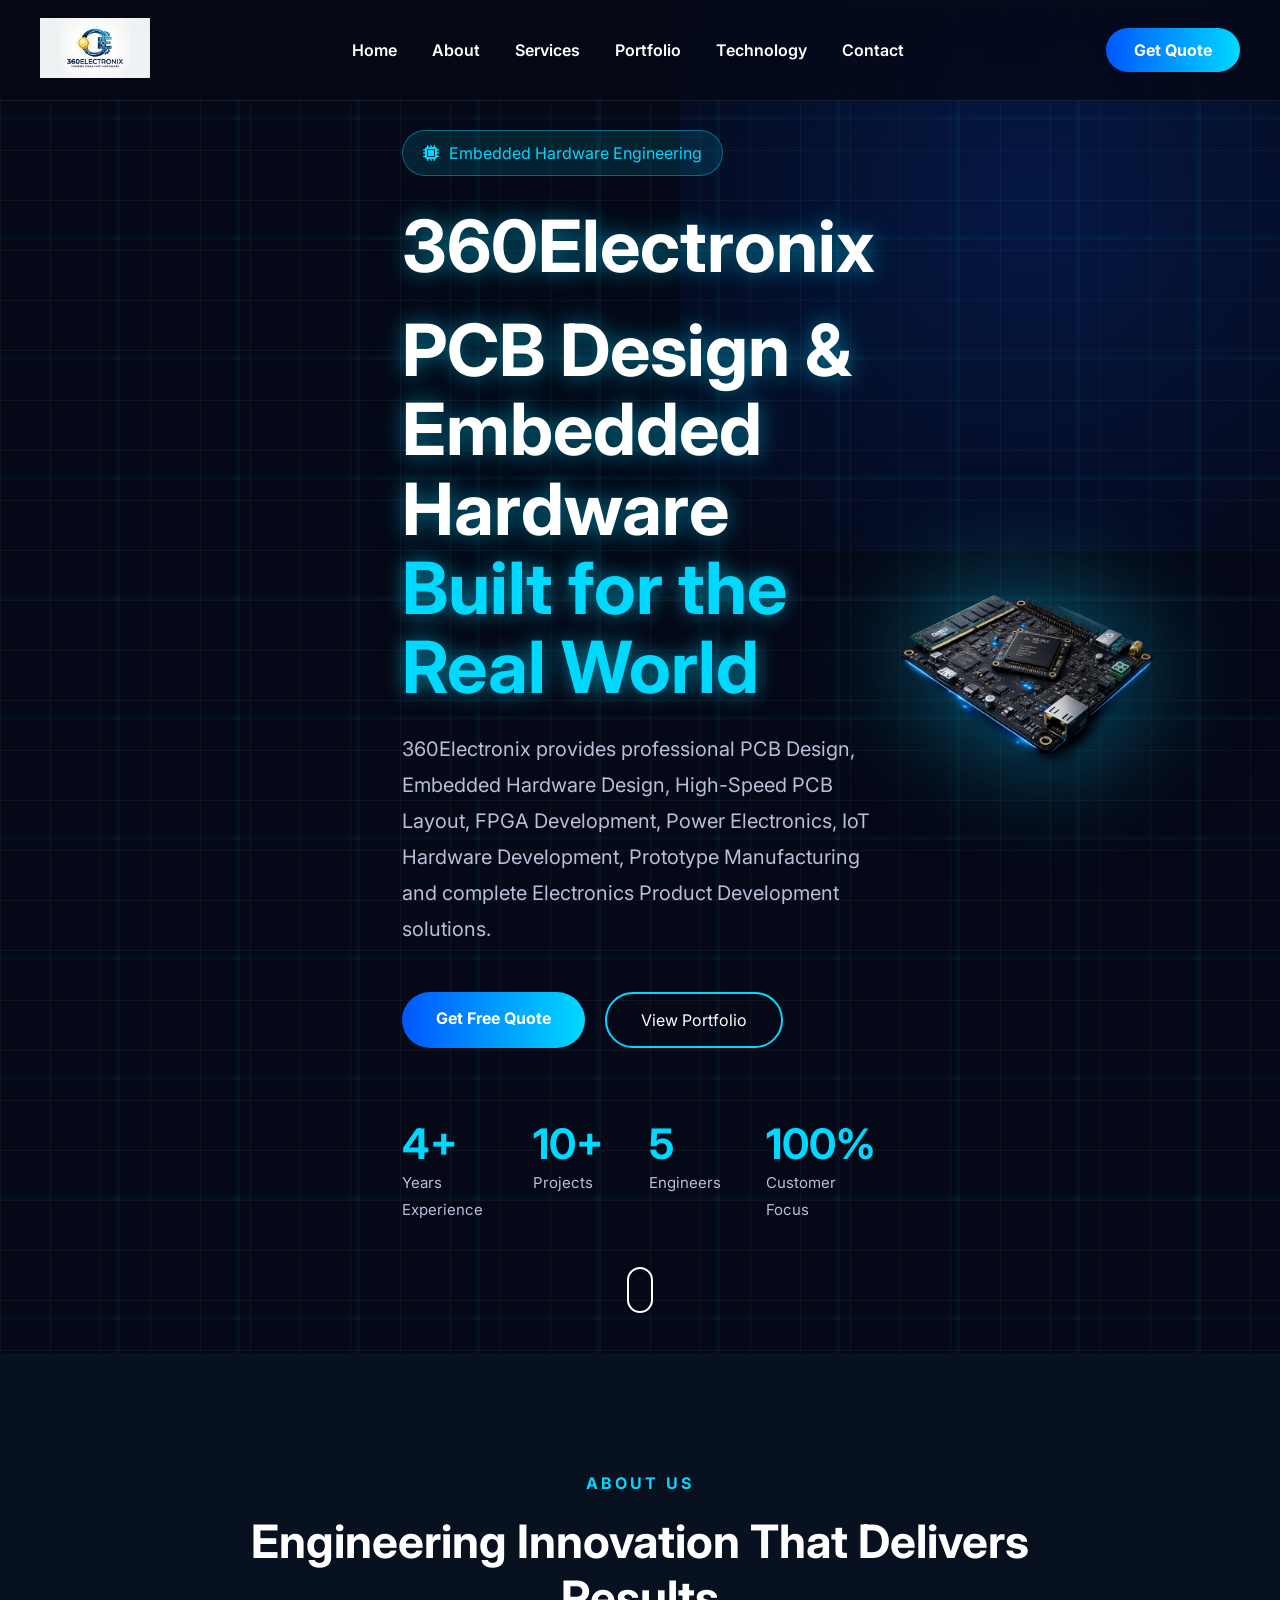
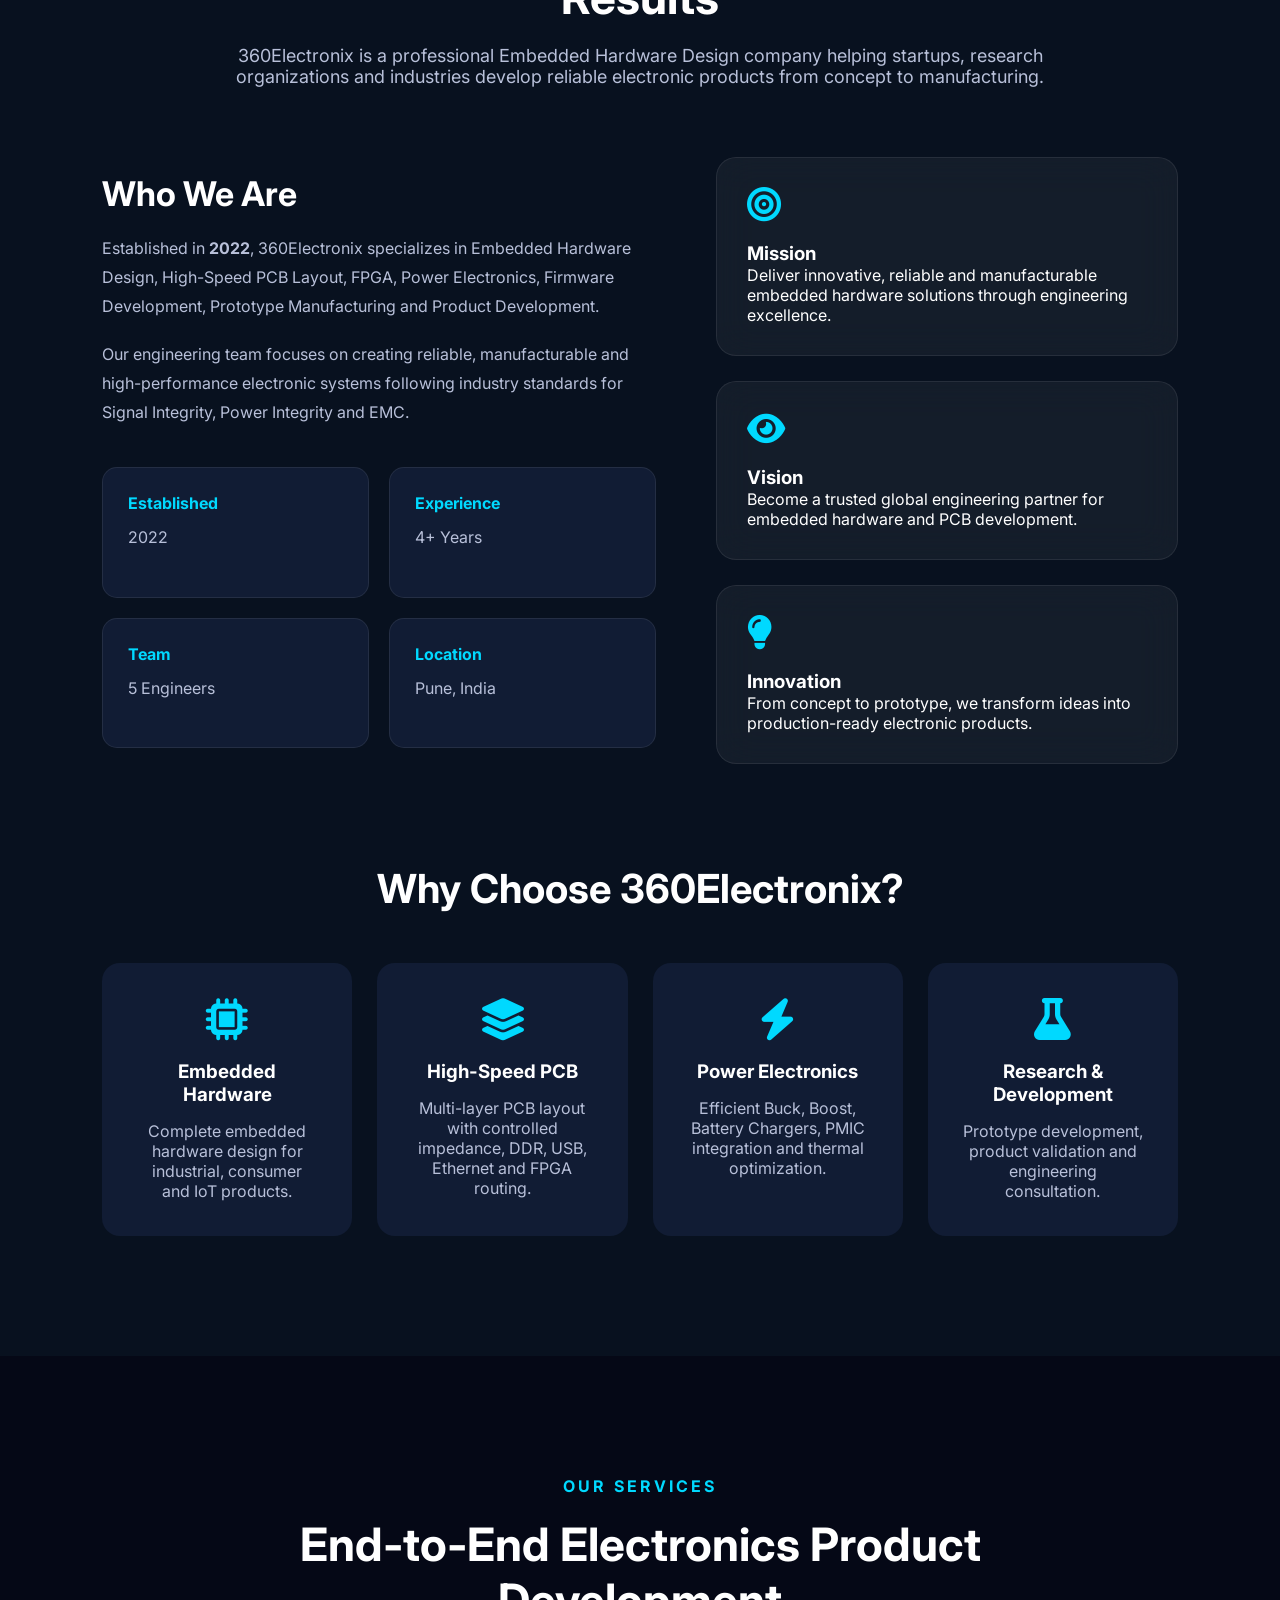
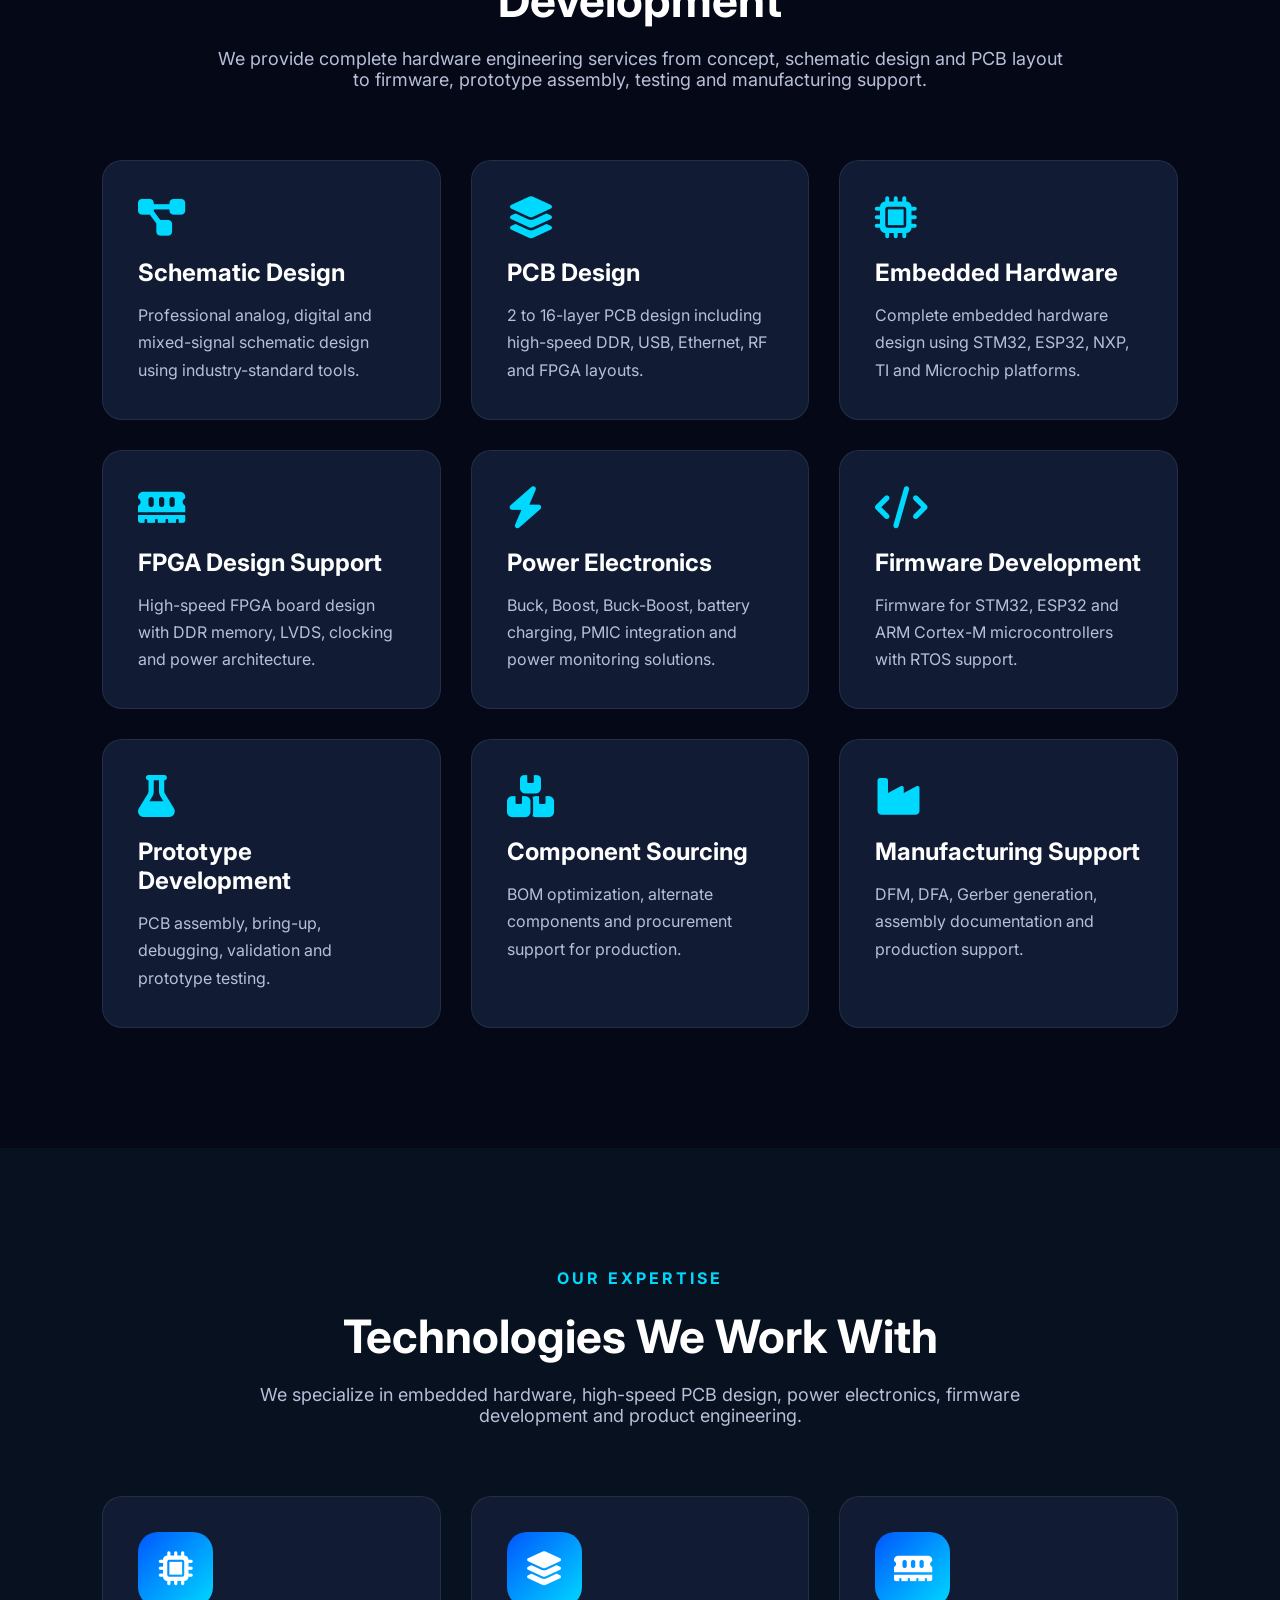
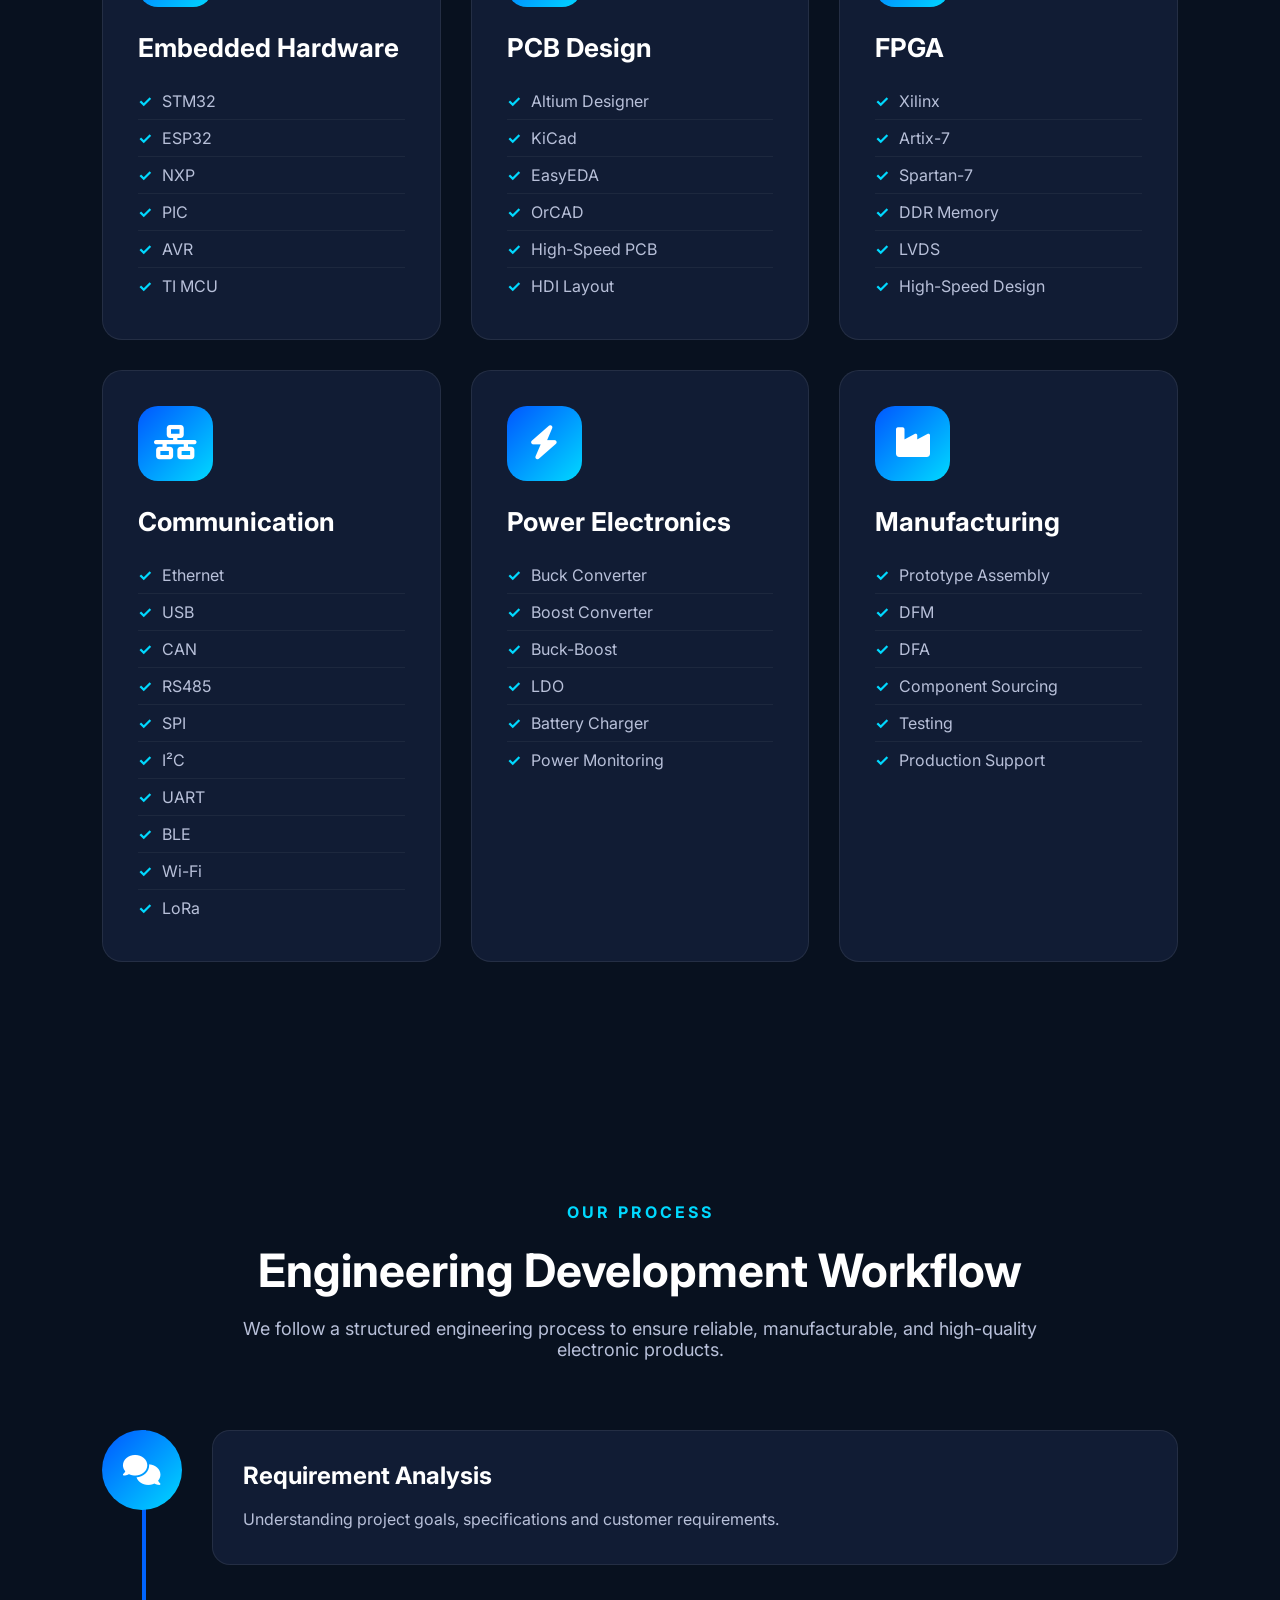
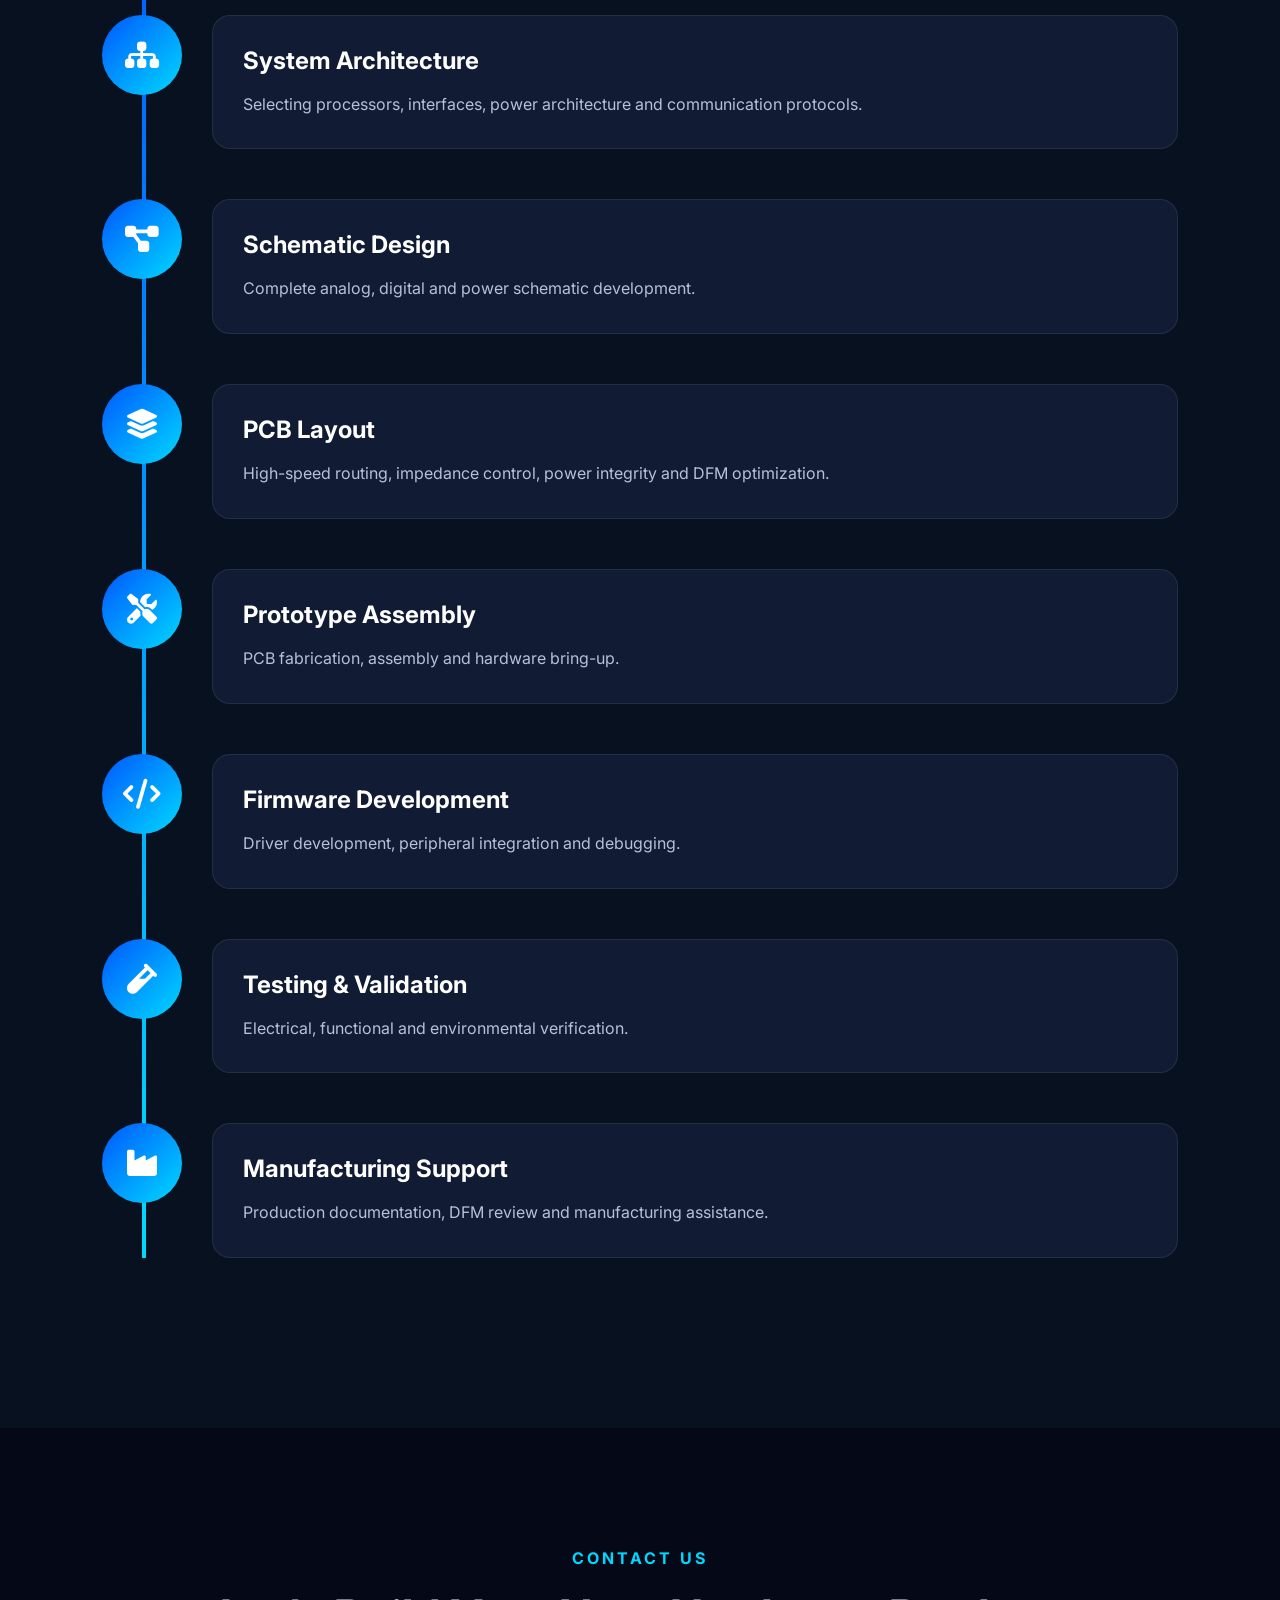
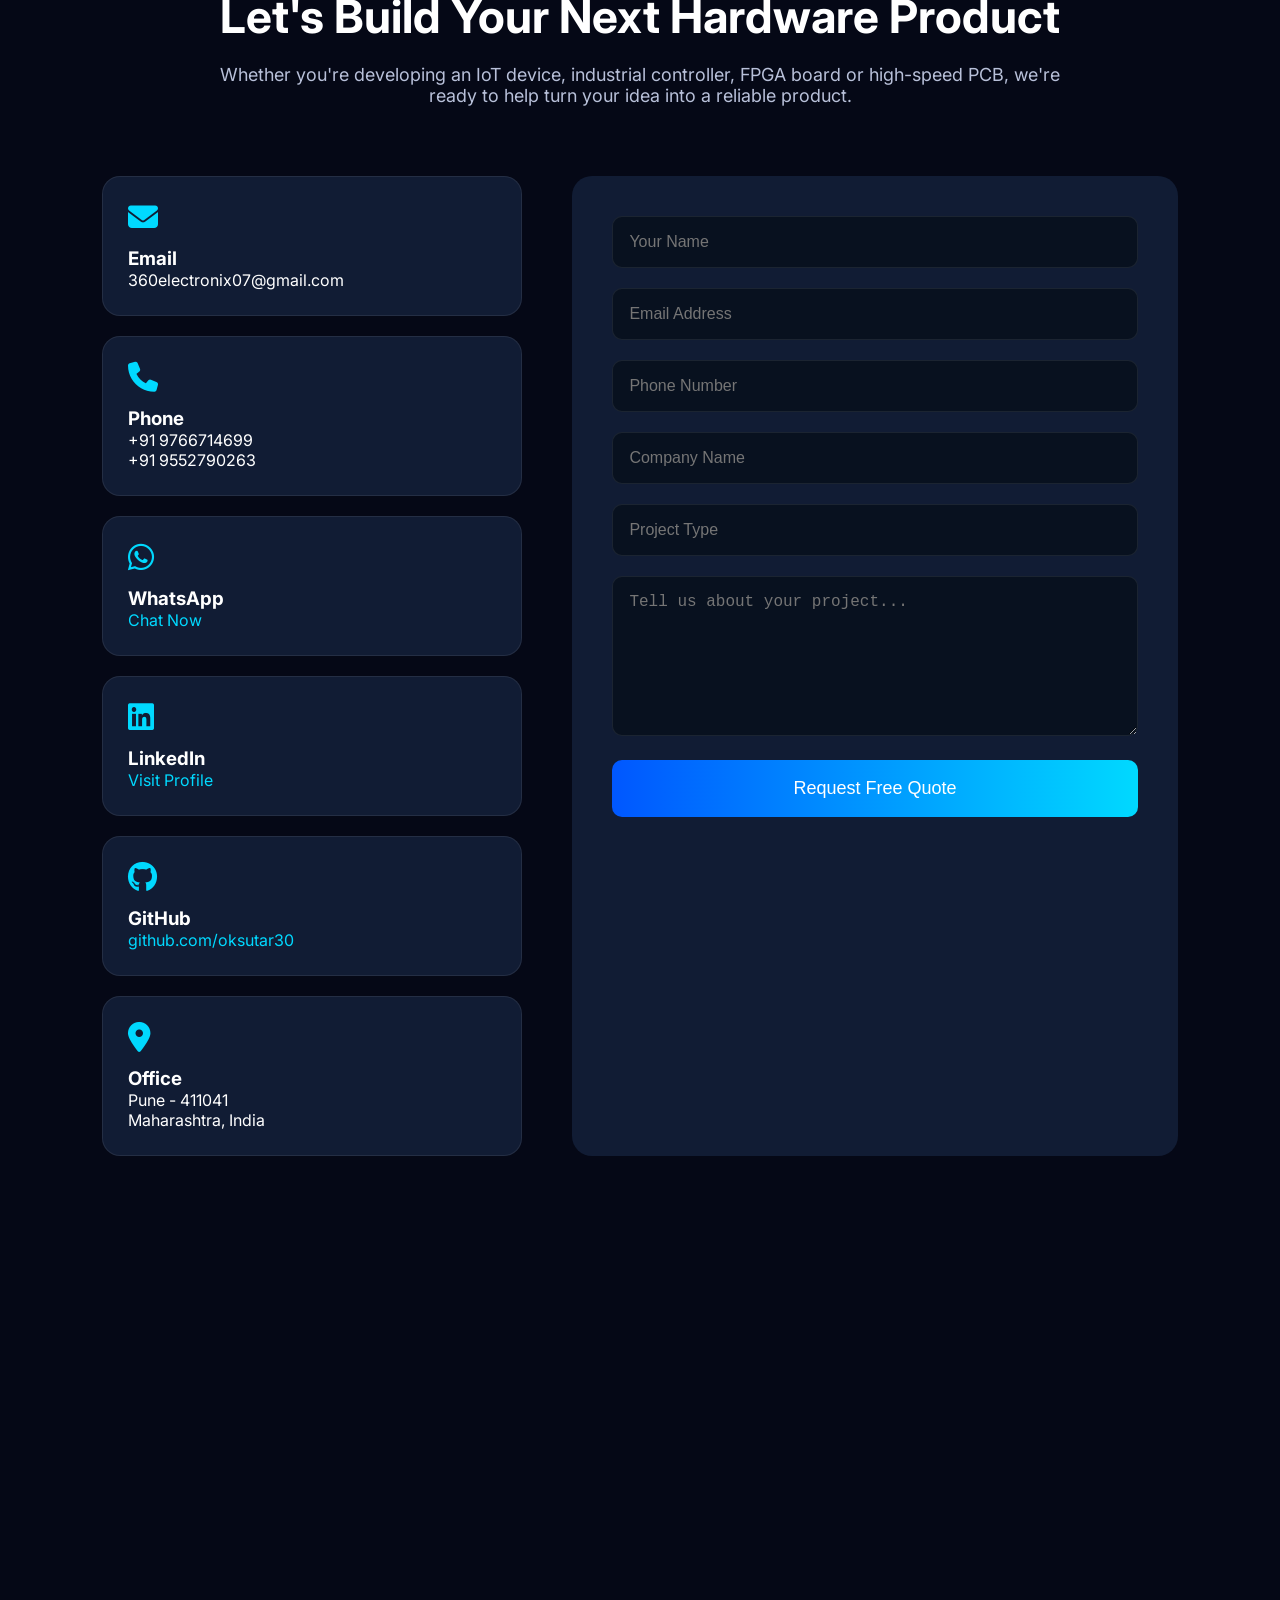
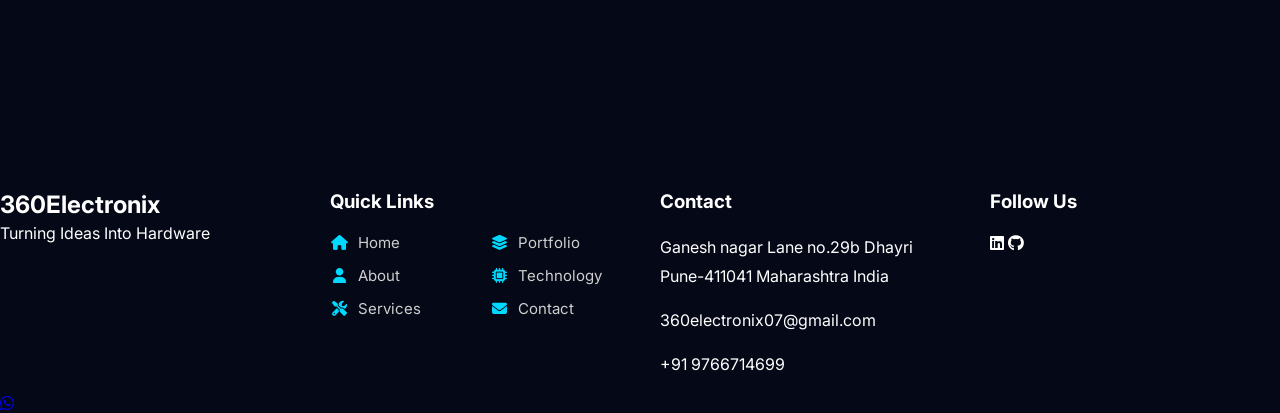
==== commit 46d2b83d: "Update index.html" ====
--- a/index.html
+++ b/index.html
@@ -2,6 +2,15 @@
 <html lang="en">
 
 <head>
+    <!-- Google tag (gtag.js) -->
+<script async src="https://www.googletagmanager.com/gtag/js?id=G-LH1DJ6HMCF"></script>
+<script>
+  window.dataLayer = window.dataLayer || [];
+  function gtag(){dataLayer.push(arguments);}
+  gtag('js', new Date());
+
+  gtag('config', 'G-LH1DJ6HMCF');
+</script>
 
     <!-- ===========================
          BASIC META TAGS
@@ -11,16 +20,17 @@
     <meta http-equiv="X-UA-Compatible" content="IE=edge">
     <meta name="viewport" content="width=device-width, initial-scale=1.0">
 
-    <title>
-        360Electronix | Embedded Hardware Design | PCB Design | FPGA | Product Development
+   
     </title>
 
     <meta name="description"
-        content="360Electronix provides Embedded Hardware Design, High-Speed PCB Design, FPGA, STM32, IoT, Product Development, Prototype Manufacturing and Engineering Services in India.">
+        content="360Electronix provides PCB design, embedded hardware design, high-speed PCB layout, power electronics, FPGA development, IoT hardware and electronics product development services in India.">
 
     <meta name="keywords"
-        content="Embedded Hardware Design, PCB Design Company India, High Speed PCB, STM32, FPGA, Altium Designer, IoT Hardware, Product Development">
-
+        content="PCB Design Services, PCB Design Company India, PCB Layout Services, Embedded Hardware Design, High Speed PCB Design, Power Electronics Design, FPGA Development, IoT Hardware, Electronics Product Development">
+
+        <meta name="author" content="360Electronix">
+<meta name="robots" content="index, follow">
     <meta name="author"
         content="360Electronix">
 
@@ -68,14 +78,12 @@
     <link rel="stylesheet"
         href="css/responsive.css">
         <title>
-360 Electronix | Embedded Hardware & PCB Design Services
+PCB Design Services & Embedded Hardware Design | 360Electronix
 </title>
 
-<meta name="description"
-content="360 Electronix provides PCB design, embedded hardware development, prototyping, PCB assembly and electronics solutions.">
-
-<meta name="keywords"
-content="PCB Design, Embedded Hardware, Altium Designer, STM32, Electronics Design">
+
+
+
 
 </head>
 
@@ -145,6 +153,11 @@
 ========================================== -->
 
 <section id="home" class="hero">
+    <video class="hero-video" autoplay muted loop playsinline>
+    <source src="images/download.mp4" type="video/mp4">
+</video>
+
+<div class="hero-overlay"></div>
 
     <!-- Animated Background -->
     <div class="hero-background">
@@ -172,19 +185,23 @@
         </span>
 
         <h1>
-
-            Turning Ideas
-
-            <span>Into Hardware</span>
+<div class="hero-brand">
+    360Electronix
+</div>
+
+<h1>
+    PCB Design & Embedded Hardware
+    <span>Built for the Real World</span>
+</h1>
 
         </h1>
 
         <p>
 
-            360Electronix provides professional Embedded Hardware Design,
-            High-Speed PCB Design, FPGA Development, Power Electronics,
-            Firmware Development, Prototype Manufacturing and complete
-            Product Development solutions.
+            360Electronix provides professional PCB Design, Embedded Hardware
+            Design, High-Speed PCB Layout, FPGA Development, Power Electronics,
+            IoT Hardware Development, Prototype Manufacturing and complete
+            Electronics Product Development solutions.
 
         </p>
 
@@ -248,7 +265,9 @@
 
     <div class="hero-image">
 
-       <img src="images/hero.png" alt="360Electronix">
+       <img src="images/hero.png"
+     alt="360Electronix PCB Design and Embedded Hardware"
+     title="360Electronix PCB Design Services">
     </div>
 
     <!-- Scroll Down -->
@@ -1245,4 +1264,4 @@
 <script src="js/email.js"></script>
 
 </body>
-</html>+</html>
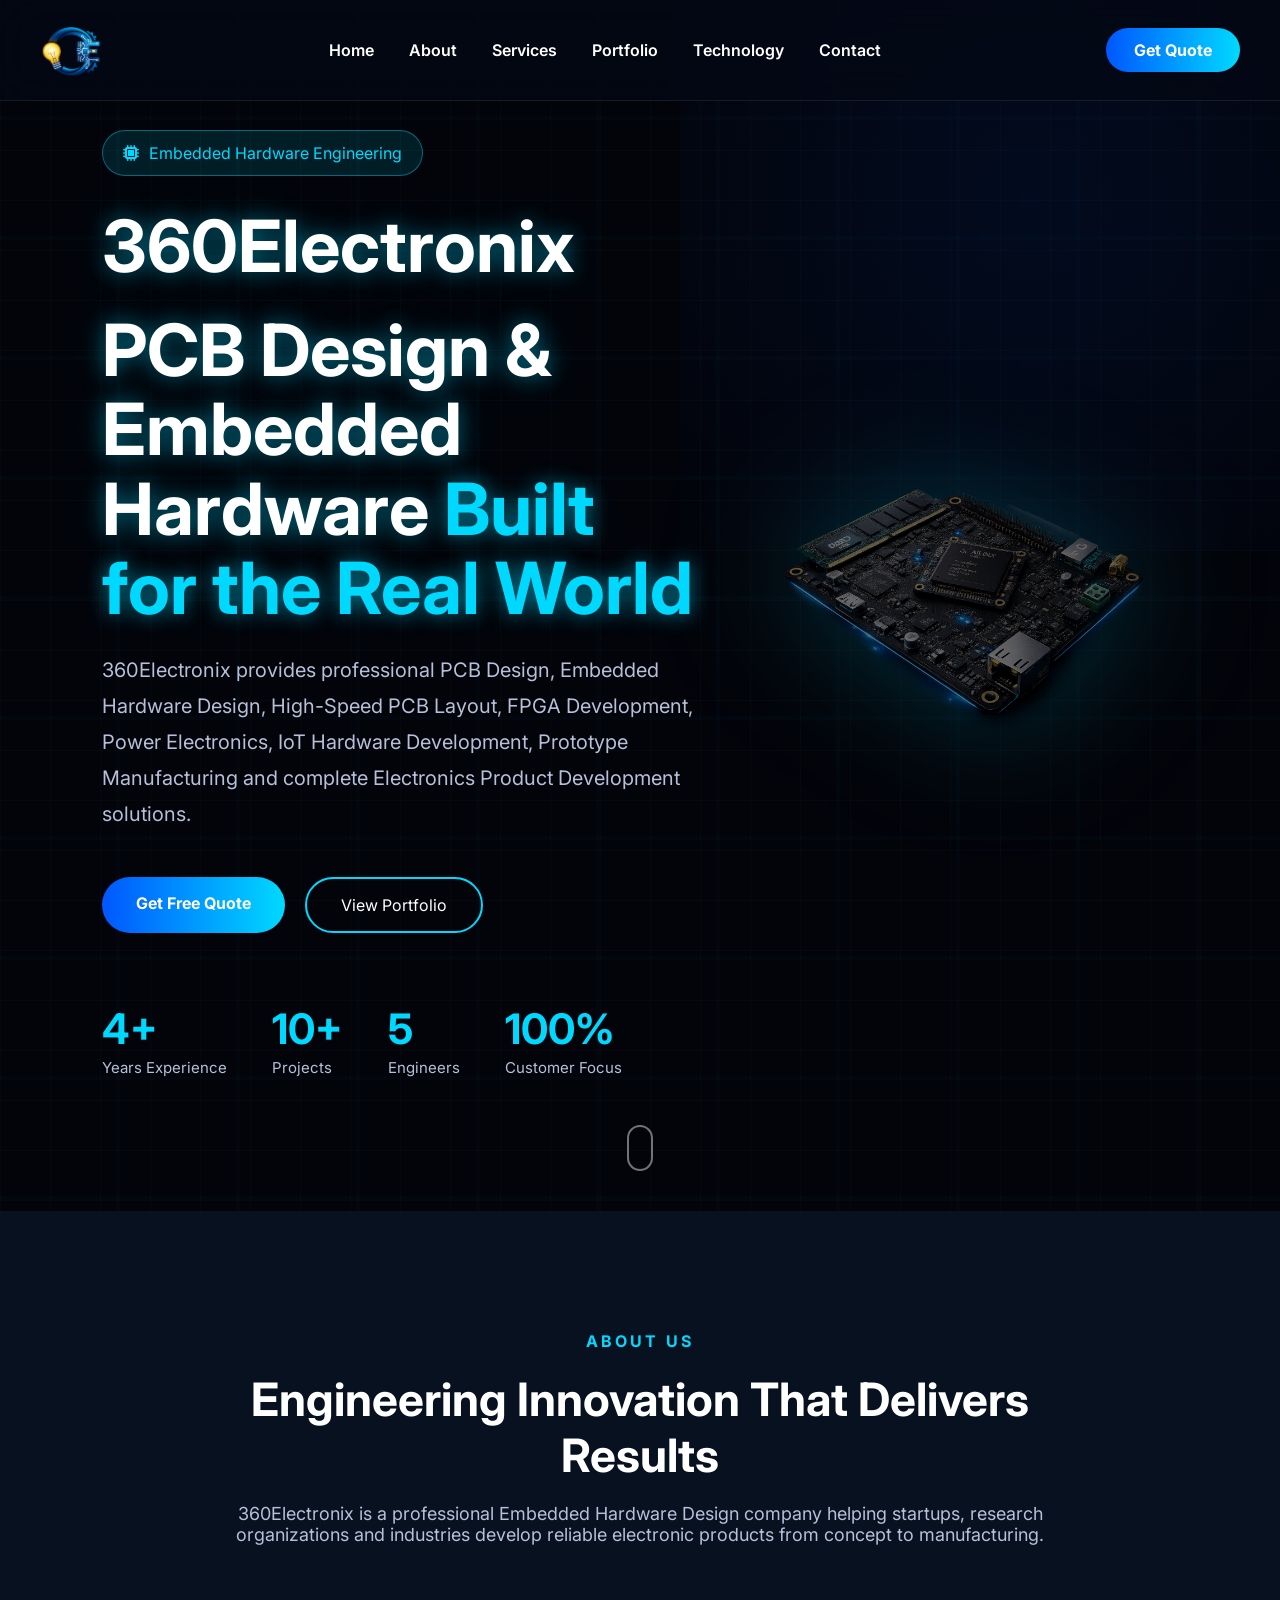
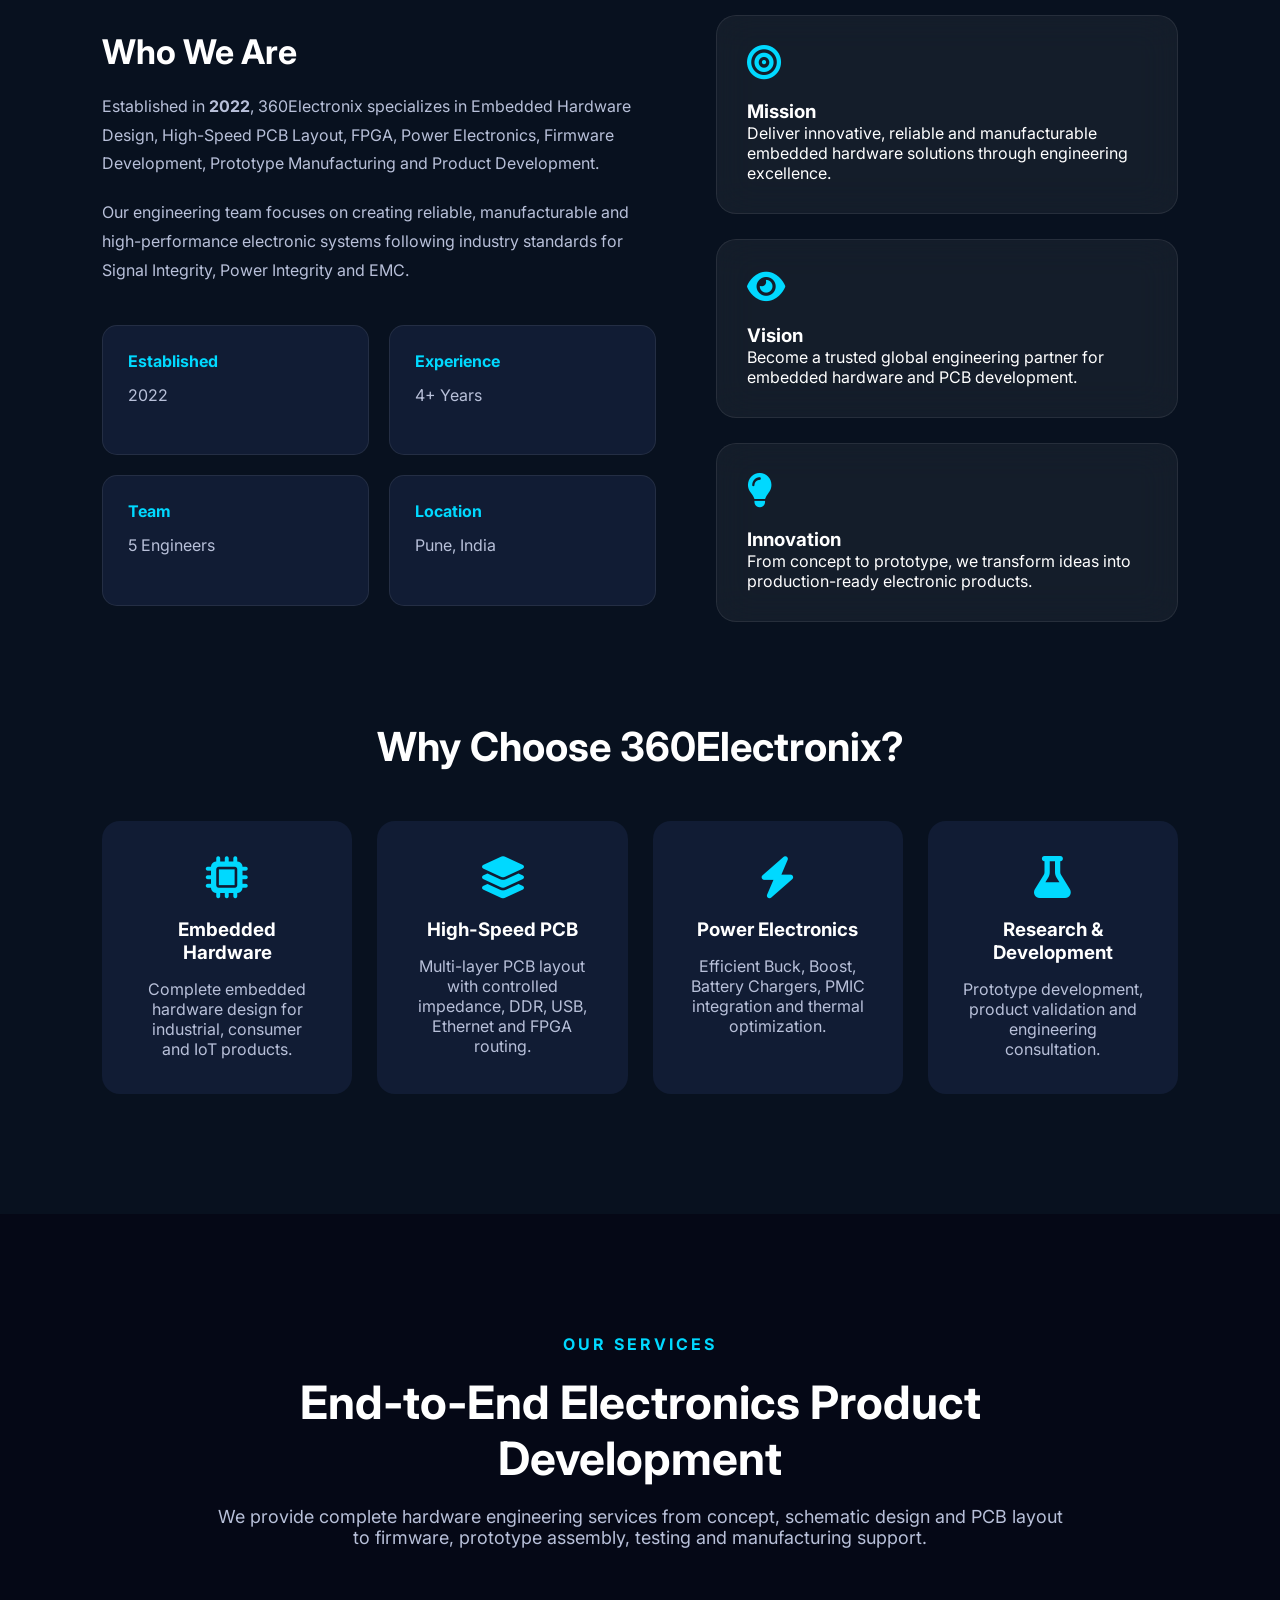
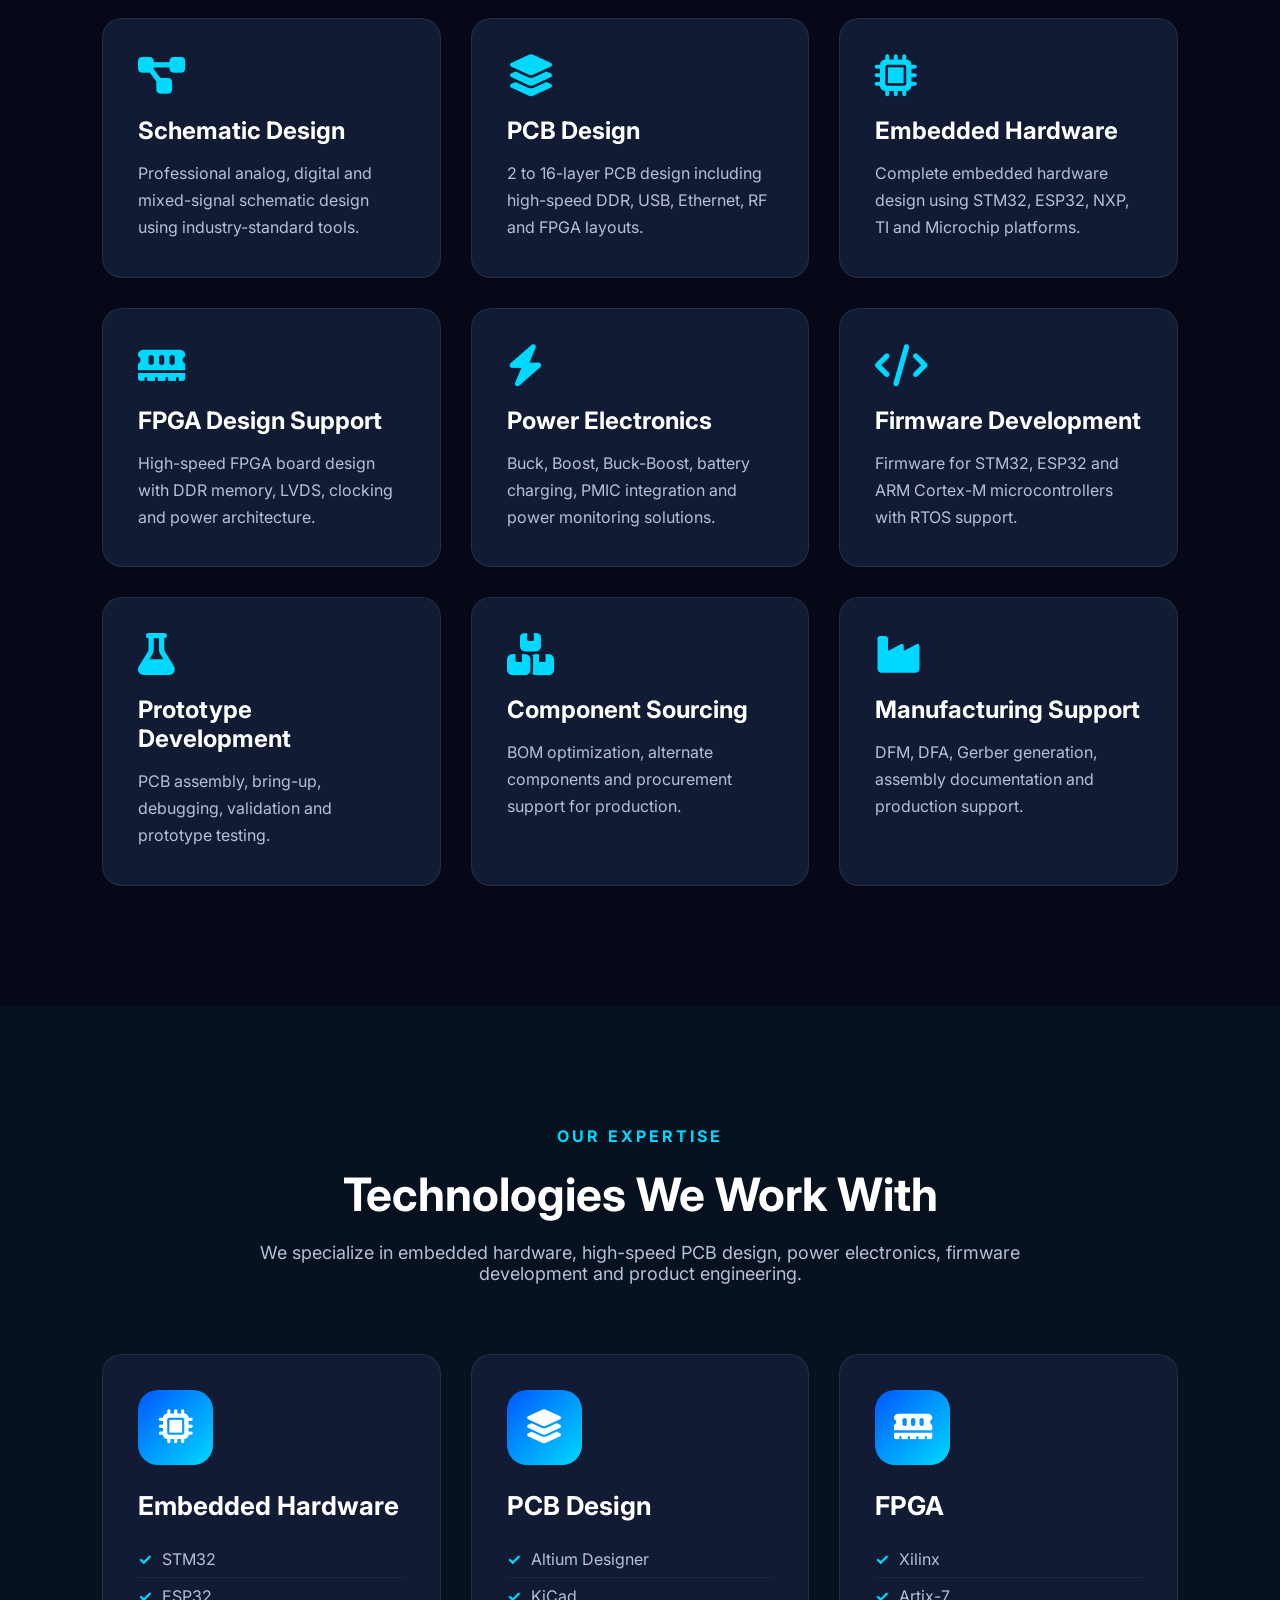
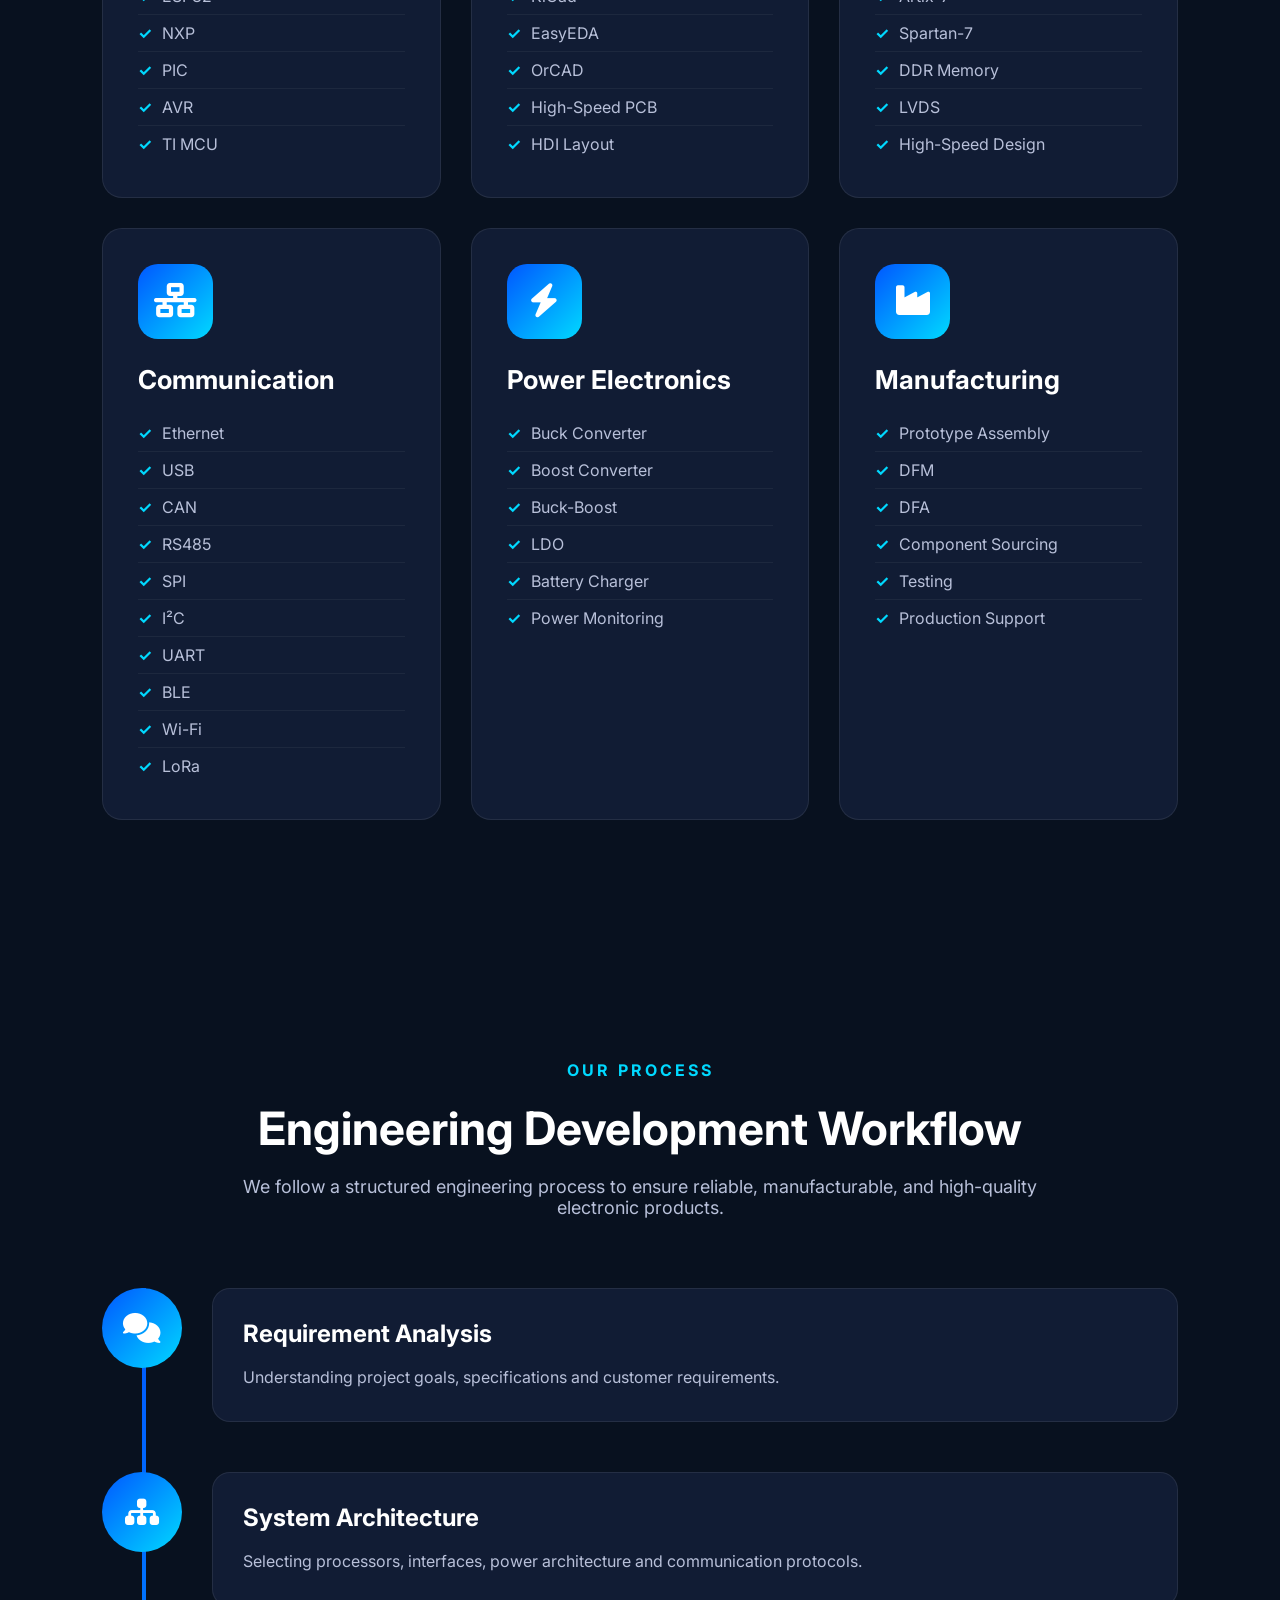
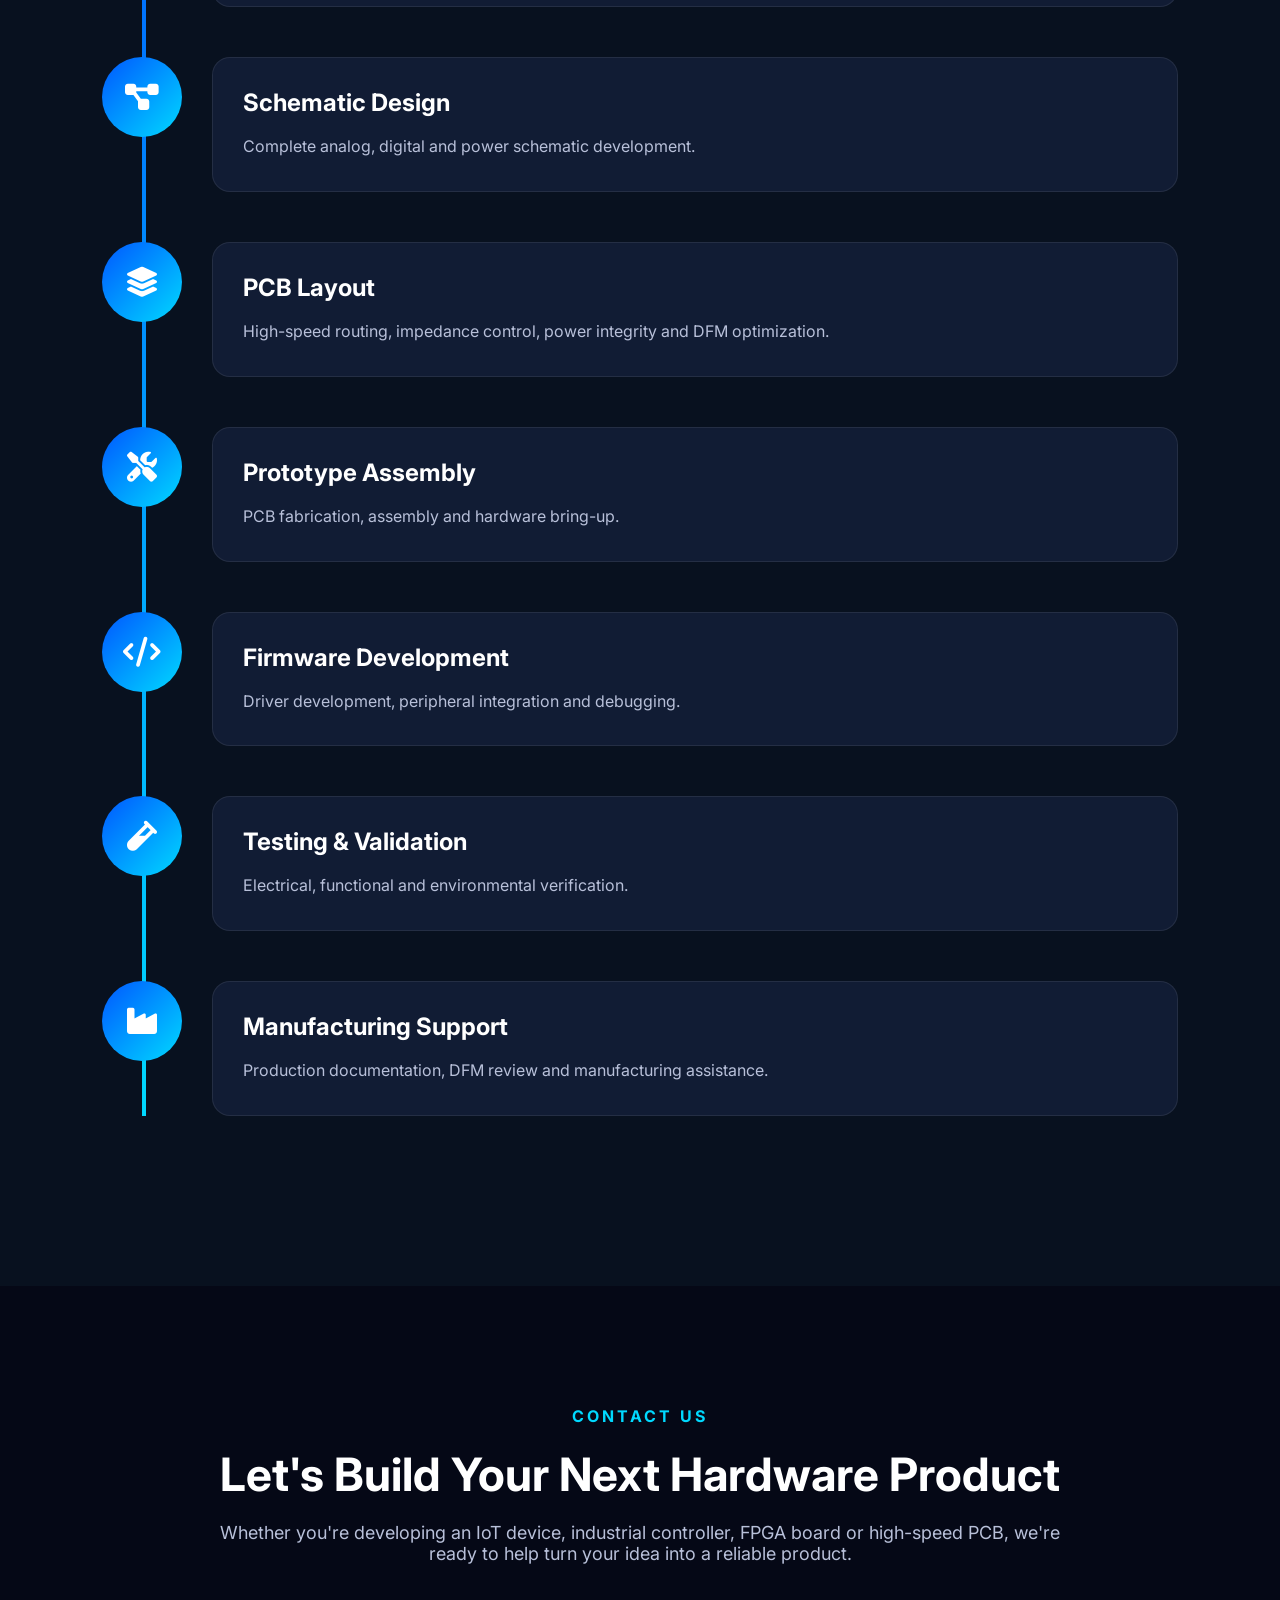
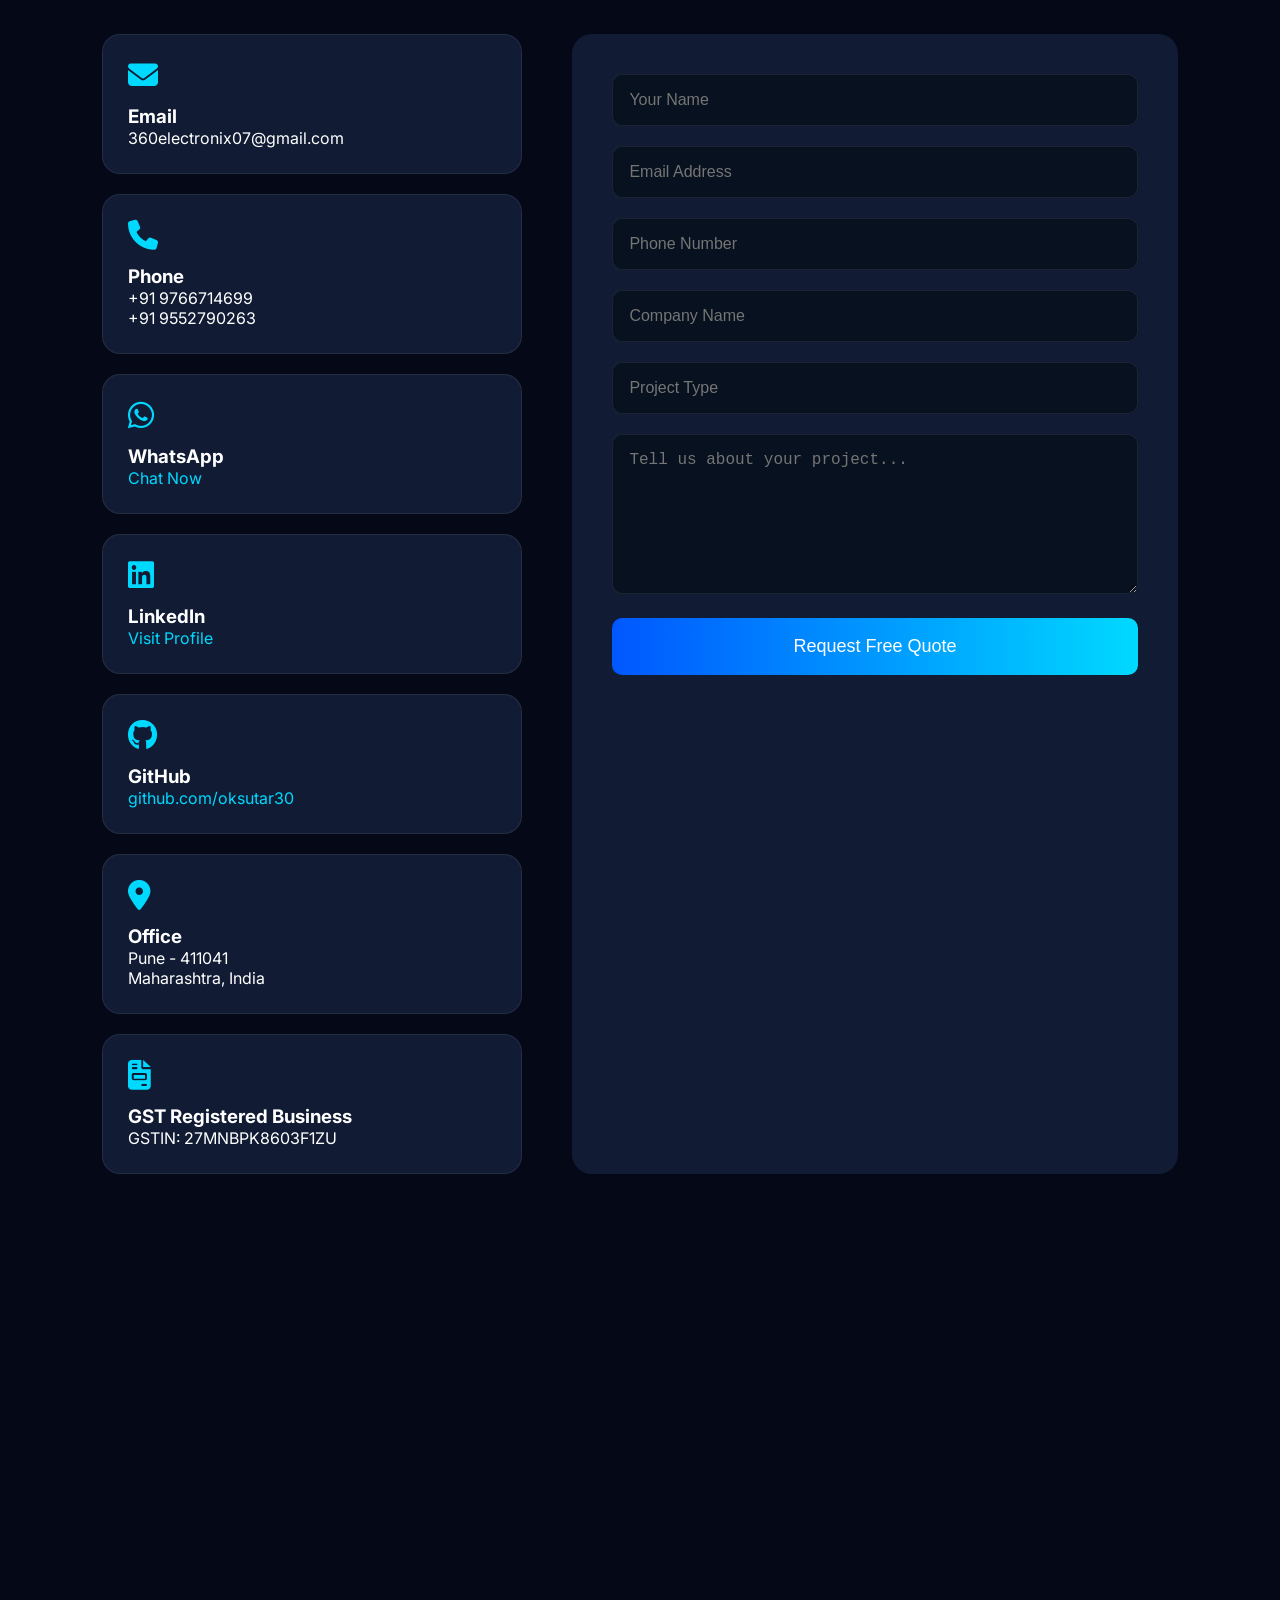
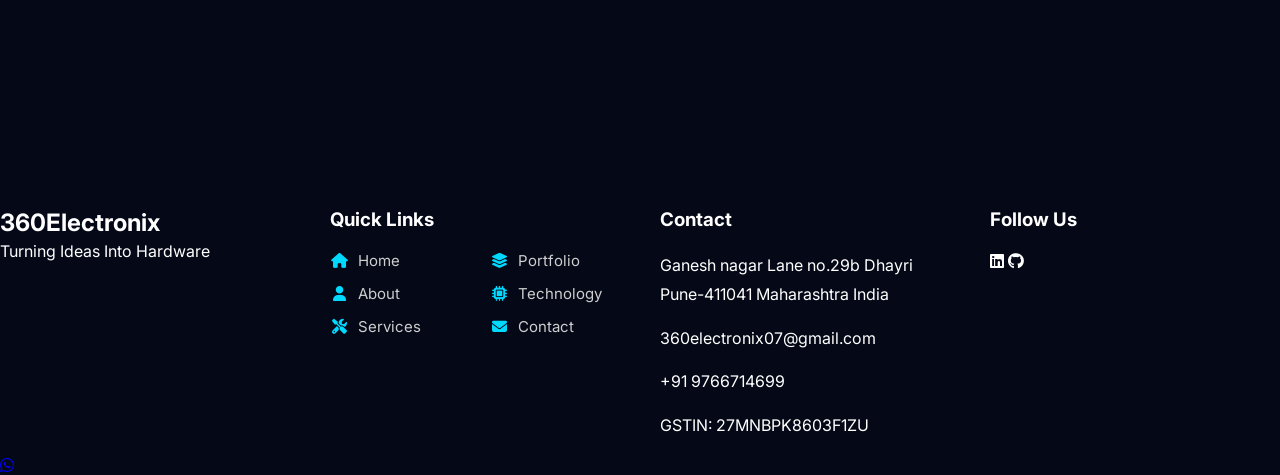
==== commit 29ec6f33: "Update index.html" ====
--- a/index.html
+++ b/index.html
@@ -1054,6 +1054,16 @@
 
             </div>
 
+            <div class="contact-card">
+
+                <i class="fa-solid fa-file-invoice"></i>
+
+                <h3>GST Registered Business</h3>
+
+                <p>GSTIN: 27MNBPK8603F1ZU</p>
+
+            </div>
+
         </div>
 
         <!-- RIGHT SIDE -->
@@ -1204,6 +1214,12 @@
 
 </p>
 
+<p>
+
+    GSTIN: 27MNBPK8603F1ZU
+
+</p>
+
 </div>
 
 <div>
--- a/css/style.css
+++ b/css/style.css
@@ -181,6 +181,22 @@
 
     padding:130px 8%;
 
+}
+.hero-video {
+    position: absolute;
+    inset: 0;
+    width: 100%;
+    height: 100%;
+    object-fit: cover;
+    z-index: 0;
+}
+
+.hero-overlay {
+    position: absolute;
+    inset: 0;
+    background: rgba(0, 0, 0, 0.55);
+    z-index: 1;
+    pointer-events: none;
 }
 
 .hero-content{
@@ -1777,4 +1793,4 @@
 .footer-container p{
     margin-bottom:15px;
     line-height:1.8;
-}+}
